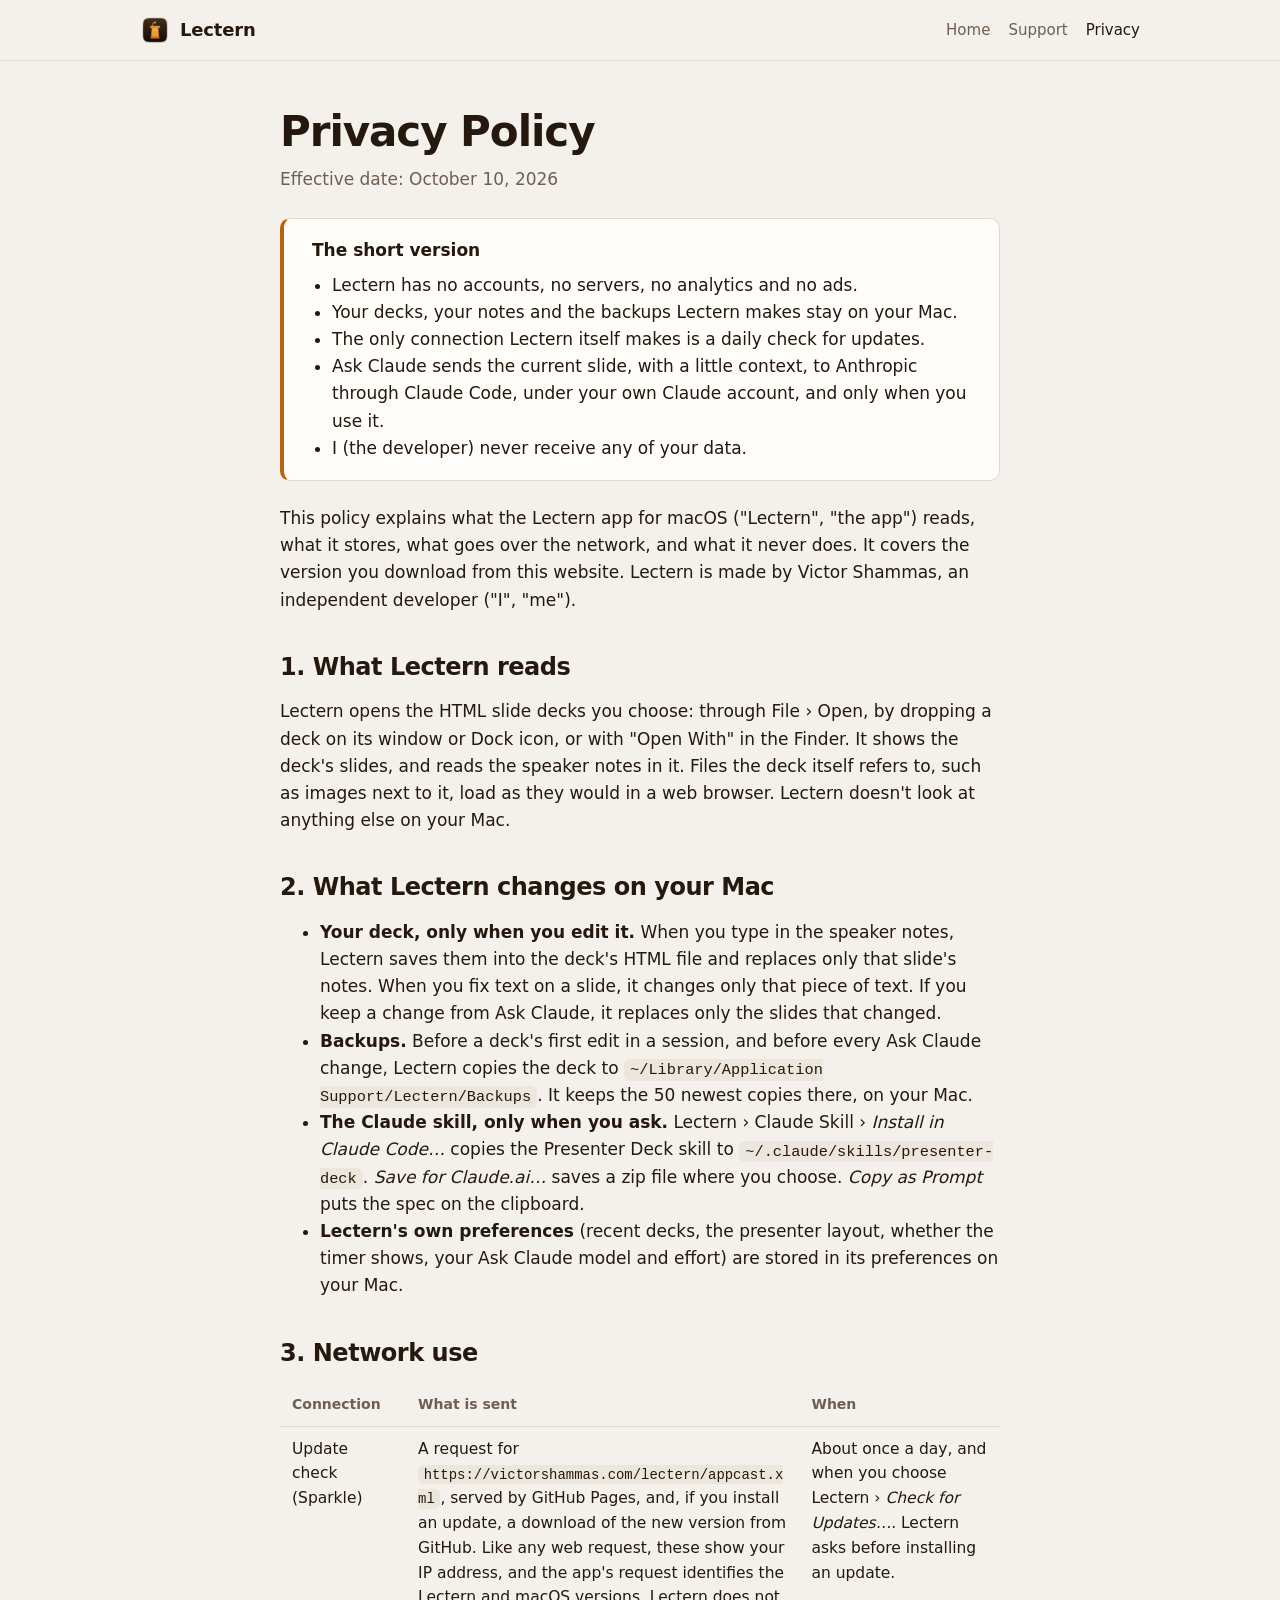
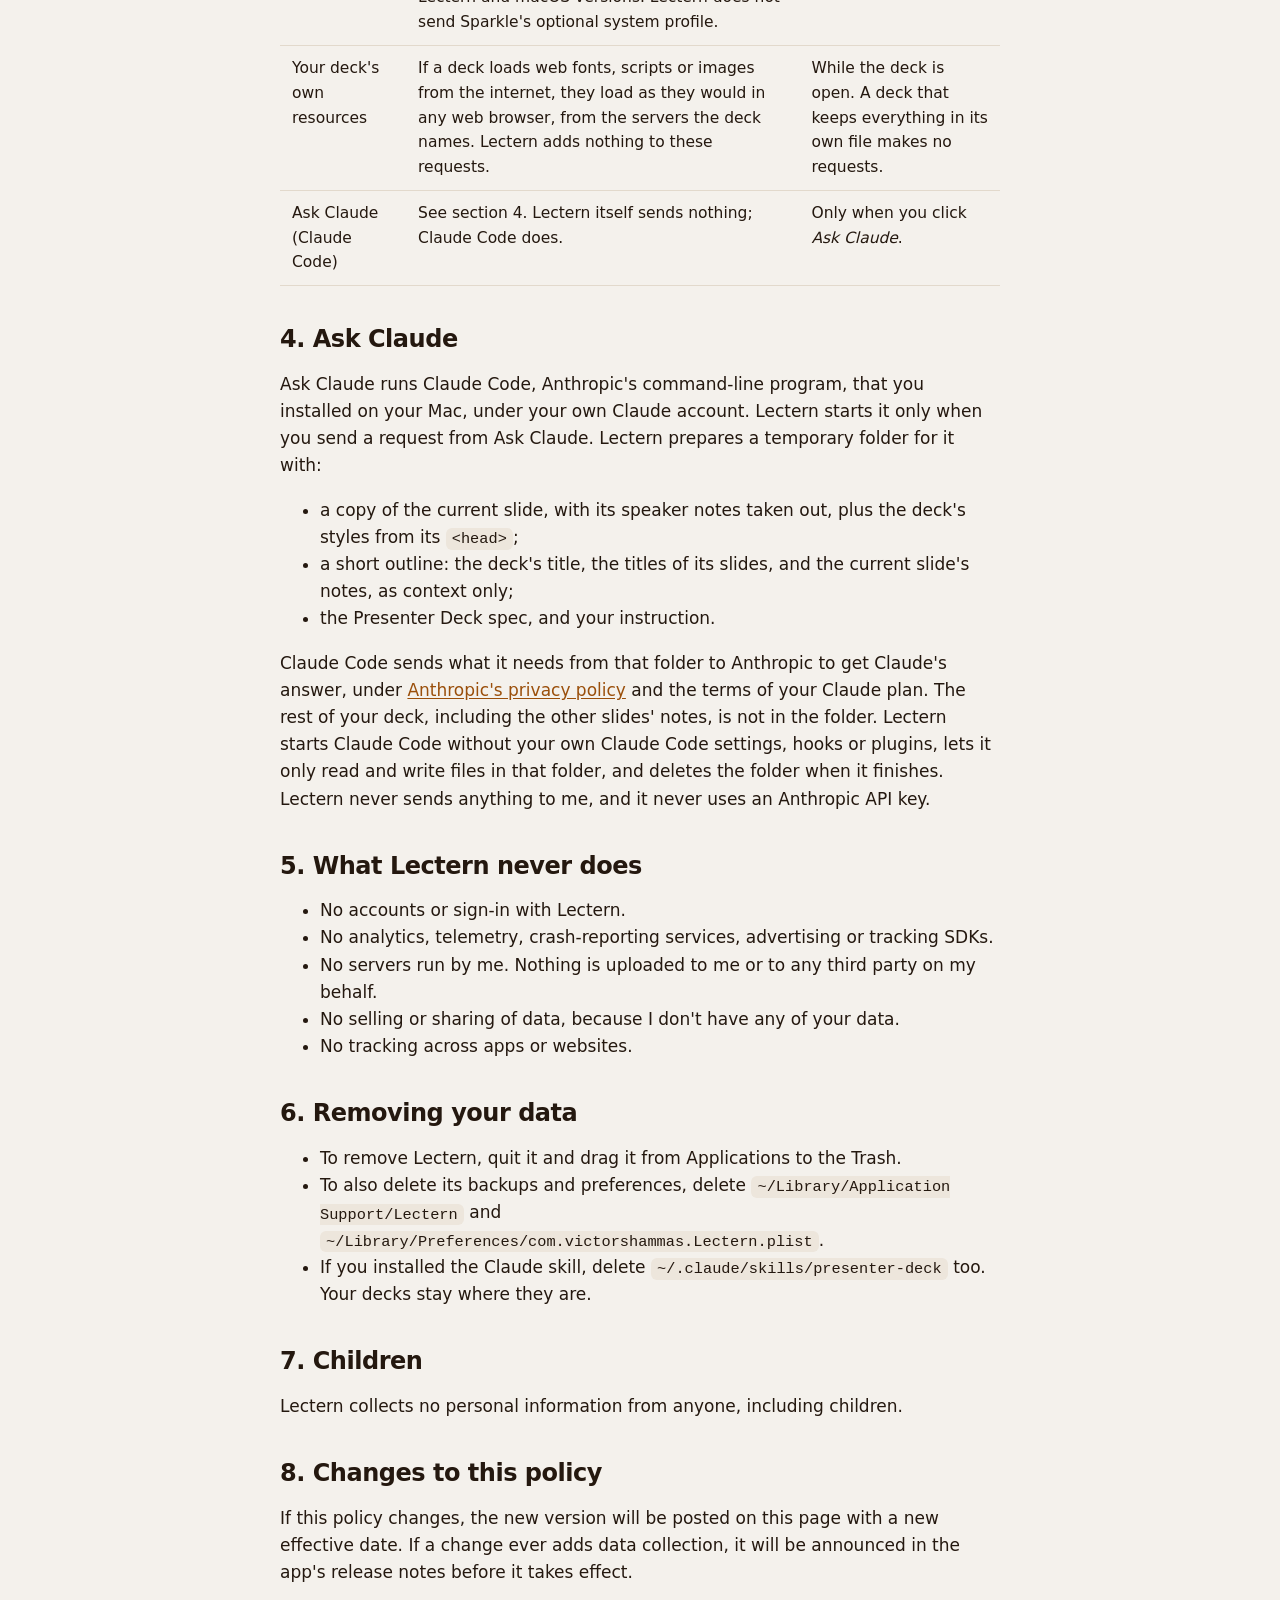
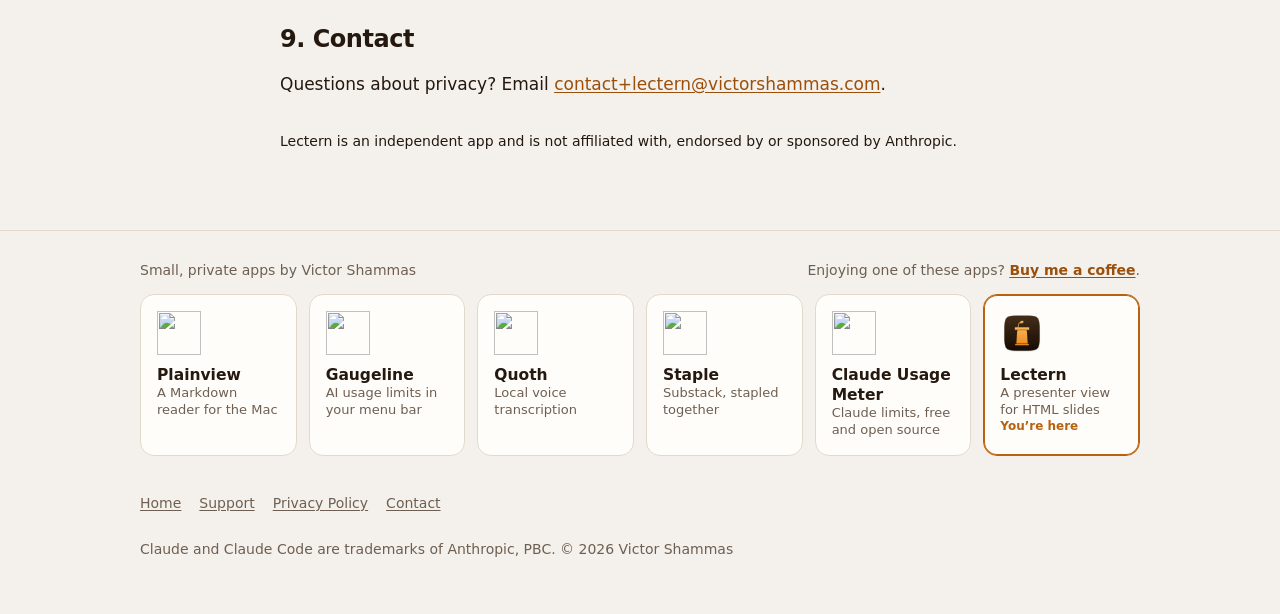
==== docs/privacy.html @ 452868f9 "Lectern website in docs/, and a README for the public repo The product, support and privacy pages fo" ====
<!doctype html>
<html lang="en">
<head>
<meta charset="utf-8">
<meta name="viewport" content="width=device-width, initial-scale=1">
<title>Privacy Policy · Lectern</title>
<meta name="description" content="Lectern privacy policy: no accounts, no servers, no analytics. Your decks and notes stay on your Mac. Lectern itself only checks for updates.">
<meta name="color-scheme" content="light dark">
<link rel="icon" type="image/png" href="favicon.png">
<link rel="apple-touch-icon" href="apple-touch-icon.png">
<link rel="stylesheet" href="style.css">
</head>
<body>
<header class="site-header">
  <div class="wrap">
    <a class="brand" href="./"><img src="icon.png" alt="" width="30" height="30">Lectern</a>
    <nav class="nav" aria-label="Main">
      <a href="./" class="hide-sm">Home</a>
      <a href="support.html">Support</a>
      <a href="privacy.html" aria-current="page">Privacy</a>
    </nav>
  </div>
</header>

<main class="doc">
  <div class="wrap narrow">
    <h1>Privacy Policy</h1>
    <p class="meta-line">Effective date: October 10, 2026</p>

    <div class="tldr">
      <strong>The short version</strong>
      <ul>
        <li>Lectern has no accounts, no servers, no analytics and no ads.</li>
        <li>Your decks, your notes and the backups Lectern makes stay on your Mac.</li>
        <li>The only connection Lectern itself makes is a daily check for updates.</li>
        <li>Ask Claude sends the current slide, with a little context, to Anthropic through Claude Code, under your own Claude account, and only when you use it.</li>
        <li>I (the developer) never receive any of your data.</li>
      </ul>
    </div>

    <p>This policy explains what the Lectern app for macOS ("Lectern", "the app") reads, what it stores, what goes over the network, and what it never does. It covers the version you download from this website. Lectern is made by Victor Shammas, an independent developer ("I", "me").</p>

    <h2>1. What Lectern reads</h2>
    <p>Lectern opens the HTML slide decks you choose: through File › Open, by dropping a deck on its window or Dock icon, or with "Open With" in the Finder. It shows the deck's slides, and reads the speaker notes in it. Files the deck itself refers to, such as images next to it, load as they would in a web browser. Lectern doesn't look at anything else on your Mac.</p>

    <h2>2. What Lectern changes on your Mac</h2>
    <ul>
      <li><strong>Your deck, only when you edit it.</strong> When you type in the speaker notes, Lectern saves them into the deck's HTML file and replaces only that slide's notes. When you fix text on a slide, it changes only that piece of text. If you keep a change from Ask Claude, it replaces only the slides that changed.</li>
      <li><strong>Backups.</strong> Before a deck's first edit in a session, and before every Ask Claude change, Lectern copies the deck to <code>~/Library/Application Support/Lectern/Backups</code>. It keeps the 50 newest copies there, on your Mac.</li>
      <li><strong>The Claude skill, only when you ask.</strong> Lectern › Claude Skill › <em>Install in Claude Code…</em> copies the Presenter Deck skill to <code>~/.claude/skills/presenter-deck</code>. <em>Save for Claude.ai…</em> saves a zip file where you choose. <em>Copy as Prompt</em> puts the spec on the clipboard.</li>
      <li><strong>Lectern's own preferences</strong> (recent decks, the presenter layout, whether the timer shows, your Ask Claude model and effort) are stored in its preferences on your Mac.</li>
    </ul>

    <h2>3. Network use</h2>
    <table class="stack">
      <thead><tr><th>Connection</th><th>What is sent</th><th>When</th></tr></thead>
      <tbody>
        <tr><td>Update check (Sparkle)</td>
            <td data-label="Sent">A request for <code>https://victorshammas.com/lectern/appcast.xml</code>, served by GitHub Pages, and, if you install an update, a download of the new version from GitHub. Like any web request, these show your IP address, and the app's request identifies the Lectern and macOS versions. Lectern does not send Sparkle's optional system profile.</td>
            <td data-label="When">About once a day, and when you choose Lectern › <em>Check for Updates…</em>. Lectern asks before installing an update.</td></tr>
        <tr><td>Your deck's own resources</td>
            <td data-label="Sent">If a deck loads web fonts, scripts or images from the internet, they load as they would in any web browser, from the servers the deck names. Lectern adds nothing to these requests.</td>
            <td data-label="When">While the deck is open. A deck that keeps everything in its own file makes no requests.</td></tr>
        <tr><td>Ask Claude (Claude Code)</td>
            <td data-label="Sent">See section 4. Lectern itself sends nothing; Claude Code does.</td>
            <td data-label="When">Only when you click <em>Ask Claude</em>.</td></tr>
      </tbody>
    </table>

    <h2>4. Ask Claude</h2>
    <p>Ask Claude runs Claude Code, Anthropic's command-line program, that you installed on your Mac, under your own Claude account. Lectern starts it only when you send a request from Ask Claude. Lectern prepares a temporary folder for it with:</p>
    <ul>
      <li>a copy of the current slide, with its speaker notes taken out, plus the deck's styles from its <code>&lt;head&gt;</code>;</li>
      <li>a short outline: the deck's title, the titles of its slides, and the current slide's notes, as context only;</li>
      <li>the Presenter Deck spec, and your instruction.</li>
    </ul>
    <p>Claude Code sends what it needs from that folder to Anthropic to get Claude's answer, under <a href="https://www.anthropic.com/legal/privacy">Anthropic's privacy policy</a> and the terms of your Claude plan. The rest of your deck, including the other slides' notes, is not in the folder. Lectern starts Claude Code without your own Claude Code settings, hooks or plugins, lets it only read and write files in that folder, and deletes the folder when it finishes. Lectern never sends anything to me, and it never uses an Anthropic API key.</p>

    <h2>5. What Lectern never does</h2>
    <ul>
      <li>No accounts or sign-in with Lectern.</li>
      <li>No analytics, telemetry, crash-reporting services, advertising or tracking SDKs.</li>
      <li>No servers run by me. Nothing is uploaded to me or to any third party on my behalf.</li>
      <li>No selling or sharing of data, because I don't have any of your data.</li>
      <li>No tracking across apps or websites.</li>
    </ul>

    <h2>6. Removing your data</h2>
    <ul>
      <li>To remove Lectern, quit it and drag it from Applications to the Trash.</li>
      <li>To also delete its backups and preferences, delete <code>~/Library/Application Support/Lectern</code> and <code>~/Library/Preferences/com.victorshammas.Lectern.plist</code>.</li>
      <li>If you installed the Claude skill, delete <code>~/.claude/skills/presenter-deck</code> too. Your decks stay where they are.</li>
    </ul>

    <h2>7. Children</h2>
    <p>Lectern collects no personal information from anyone, including children.</p>

    <h2>8. Changes to this policy</h2>
    <p>If this policy changes, the new version will be posted on this page with a new effective date. If a change ever adds data collection, it will be announced in the app's release notes before it takes effect.</p>

    <h2>9. Contact</h2>
    <p>Questions about privacy? Email <a href="mailto:contact+lectern@victorshammas.com">contact+lectern@victorshammas.com</a>.</p>

    <p class="fineprint" style="margin-top:32px">Lectern is an independent app and is not affiliated with, endorsed by or sponsored by Anthropic.</p>
  </div>
</main>

<section class="app-bar" aria-label="Apps by Victor Shammas">
  <div class="wrap">
    <div class="app-bar-head">
      <p class="app-bar-title"><a href="https://victorshammas.com/apps/">Small, private apps by Victor Shammas</a></p>
      <p class="app-bar-coffee">Enjoying one of these apps? <a href="https://buymeacoffee.com/victorshammas">Buy me a coffee</a>.</p>
    </div>
    <div class="app-tiles">
      <a class="app-tile" href="https://victorshammas.com/plainview/"><img src="https://victorshammas.com/plainview/icon.png" alt="" width="44" height="44"><span><strong>Plainview</strong><small>A Markdown reader for the Mac</small></span></a>
      <a class="app-tile" href="https://victorshammas.com/gaugeline/"><img src="https://victorshammas.com/gaugeline/icon.png" alt="" width="44" height="44"><span><strong>Gaugeline</strong><small>AI usage limits in your menu bar</small></span></a>
      <a class="app-tile" href="https://victorshammas.com/quoth/"><img src="https://victorshammas.com/quoth/icon.png" alt="" width="44" height="44"><span><strong>Quoth</strong><small>Local voice transcription</small></span></a>
      <a class="app-tile" href="https://victorshammas.com/staple/"><img src="https://victorshammas.com/staple/icon.png" alt="" width="44" height="44"><span><strong>Staple</strong><small>Substack, stapled together</small></span></a>
      <a class="app-tile" href="https://victorshammas.com/claude-usage-meter/"><img src="https://victorshammas.com/claude-usage-meter/icon.png" alt="" width="44" height="44"><span><strong>Claude Usage Meter</strong><small>Claude limits, free and open source</small></span></a>
      <a class="app-tile current" aria-current="page" href="https://victorshammas.com/lectern/"><img src="icon.png" alt="" width="44" height="44"><span><strong>Lectern</strong><small>A presenter view for HTML slides</small><em>You’re here</em></span></a>
    </div>
  </div>
</section>

<footer>
  <div class="wrap">
    <nav aria-label="Footer"><a href="./">Home</a><a href="support.html">Support</a><a href="privacy.html">Privacy Policy</a><a href="mailto:contact+lectern@victorshammas.com">Contact</a></nav>
    <p>Claude and Claude Code are trademarks of Anthropic, PBC. © 2026 Victor Shammas</p>
  </div>
</footer>
</body>
</html>
---- docs/style.css ----
/* Lectern site: one stylesheet, no external fonts, scripts or trackers. Shared with Plainview, Gaugeline and Quoth, apart from the hero mock. */
:root {
  /* Brand palette, matching the app icon: espresso (#46321F → #1C140E), amber (#FFC56A → #EE8A25), cream (#FFF1DC). */
  --bg: #f4f1ec;
  --surface: #fffdf9;
  --surface-2: #ece6dd;
  --text: #24180f;
  --muted: #6e5f52;
  --line: #e2d9cc;
  --accent: #b8610f;
  --accent-ink: #ffffff;
  --link: #9a4f0b;
  --glow: rgba(238, 138, 37, .14);
  --ok: #3fa66b;
  --warn: #e8a33a;
  --bad: #e0563a;
  --track: #e7dfd3;
  --code-bg: #ede6dc;
  --shadow: 0 1px 2px rgba(36, 24, 15, .06), 0 8px 28px rgba(36, 24, 15, .09);
  --radius: 14px;
  color-scheme: light dark;
}
@media (prefers-color-scheme: dark) {
  :root {
    --bg: #1c140e;
    --surface: #2a1f16;
    --surface-2: #241a12;
    --text: #f6ebdd;
    --muted: #bca892;
    --line: #46321f;
    --accent: #ffb457;
    --accent-ink: #1c140e;
    --link: #ffc56a;
    --glow: rgba(255, 197, 106, .12);
    --track: #46321f;
    --code-bg: #33261b;
    --shadow: 0 1px 2px rgba(0, 0, 0, .35), 0 10px 30px rgba(0, 0, 0, .4);
  }
}

* { box-sizing: border-box; }
html { -webkit-text-size-adjust: 100%; }
body {
  margin: 0;
  background: var(--bg);
  color: var(--text);
  font: 17px/1.6 -apple-system, BlinkMacSystemFont, "SF Pro Text", "Segoe UI", system-ui, sans-serif;
  -webkit-font-smoothing: antialiased;
}
a { color: var(--link); text-underline-offset: 2px; }
a:hover { text-decoration-thickness: 2px; }
img { max-width: 100%; height: auto; }
code, kbd {
  font: .9em/1.4 ui-monospace, "SF Mono", Menlo, monospace;
  background: var(--code-bg);
  border-radius: 6px;
  padding: .12em .4em;
  overflow-wrap: anywhere;
}
pre {
  background: var(--code-bg);
  border-radius: 10px;
  padding: 14px 16px;
  overflow-x: auto;
  font: 14px/1.5 ui-monospace, "SF Mono", Menlo, monospace;
}
pre code { background: none; padding: 0; }

.wrap { max-width: 1040px; margin: 0 auto; padding: 0 20px; }
.narrow { max-width: 760px; }

/* Header */
.site-header { border-bottom: 1px solid var(--line); background: color-mix(in srgb, var(--bg) 88%, transparent); position: sticky; top: 0; backdrop-filter: saturate(160%) blur(12px); -webkit-backdrop-filter: saturate(160%) blur(12px); z-index: 10; }
.site-header .wrap { display: flex; align-items: center; justify-content: space-between; gap: 16px; height: 60px; }
.brand { display: flex; align-items: center; gap: 10px; font-weight: 700; font-size: 18px; color: var(--text); text-decoration: none; letter-spacing: -.01em; }
.brand img { width: 30px; height: 30px; }
.nav { display: flex; gap: 18px; font-size: 15px; }
.nav a { color: var(--muted); text-decoration: none; }
.nav a:hover, .nav a[aria-current="page"] { color: var(--text); }

/* Hero */
.hero { padding: 72px 0 40px; background: radial-gradient(60% 70% at 78% 40%, var(--glow), transparent 70%); }
.hero .wrap { display: grid; grid-template-columns: 1.05fr 1fr; gap: 48px; align-items: center; }
.hero-icon { width: 96px; height: 96px; margin-bottom: 18px; }
h1 { font-size: clamp(34px, 5vw, 52px); line-height: 1.08; letter-spacing: -.025em; margin: 0 0 18px; }
.lede { font-size: 20px; color: var(--muted); margin: 0 0 26px; max-width: 34em; }
.cta-row { display: flex; flex-wrap: wrap; align-items: center; gap: 14px 18px; }
.btn {
  display: inline-flex; align-items: center; gap: 10px;
  background: var(--text); color: var(--bg);
  padding: 12px 20px; border-radius: 12px;
  font-weight: 600; text-decoration: none; font-size: 16px;
}
.btn:hover { opacity: .9; }
.btn small { font-weight: 500; opacity: .75; }
.fineprint { color: var(--muted); font-size: 14px; }

/* Presenter view mock (pure CSS, sample deck): the laptop screen during a show. */
.mock { margin: 0; background: linear-gradient(#2a1f16, #1c140e); border: 1px solid #46321f; border-radius: 16px; box-shadow: var(--shadow); padding: 12px 12px 10px; color: #f6ebdd; font-size: 12px; line-height: 1.35; }
.pv-top { display: flex; justify-content: space-between; align-items: center; gap: 10px; padding: 0 4px 10px; color: #bca892; font-variant-numeric: tabular-nums; }
.pv-top b { color: #f6ebdd; font-weight: 600; font-size: 14px; }
.pv-top .pv-timer { color: #ffc56a; font-weight: 600; }
.pv-top .pv-ask { border: 1px solid #46321f; border-radius: 6px; padding: 1px 7px; color: #f6ebdd; }
.pv-main { display: grid; grid-template-columns: 1.55fr 1fr; gap: 10px; align-items: center; }
.pv-side { display: grid; grid-template-rows: auto 1fr; gap: 10px; min-width: 0; }
.slide { background: #fffdf9; color: #24180f; border-radius: 6px; aspect-ratio: 16 / 9; padding: 7% 8%; overflow: hidden; display: flex; flex-direction: column; justify-content: center; }
.slide .kicker { color: #b8610f; font-weight: 700; font-size: 8px; letter-spacing: .08em; text-transform: uppercase; margin-bottom: 4px; }
.slide .title { font-weight: 700; font-size: 17px; letter-spacing: -.02em; line-height: 1.1; margin-bottom: 8px; }
.slide ul { margin: 0; padding-left: 14px; font-size: 10.5px; color: #4d3f33; }
.slide li { margin: 2px 0; }
.slide li::marker { color: #ee8a25; }
.pv-current { box-shadow: 0 0 0 2px #ee8a25; }
.pv-label { color: #bca892; font-size: 10.5px; text-transform: uppercase; letter-spacing: .06em; margin: 0 0 4px; }
.pv-next .slide { padding: 9% 10%; }
.pv-next .slide .title { font-size: 10px; margin-bottom: 4px; }
.pv-next .slide ul { font-size: 6.5px; padding-left: 9px; }
.pv-notes { background: #241a12; border: 1px solid #46321f; border-radius: 6px; padding: 8px 10px; font-size: 12px; min-height: 0; }
.pv-notes p { margin: 0 0 5px; }
.pv-notes ul { margin: 0; padding-left: 14px; }
.pv-notes li { margin: 0 0 3px; }
.pv-notes .caret { display: inline-block; width: 1.5px; height: 1.05em; background: #ffc56a; vertical-align: -.15em; margin-left: 1px; }
.pv-ribbon { display: grid; grid-template-columns: repeat(7, 1fr); gap: 6px; margin-top: 10px; }
.pv-ribbon i { aspect-ratio: 16 / 9; border-radius: 3px; background: #fffdf9; opacity: .55; position: relative; }
.pv-ribbon i::before, .pv-ribbon i::after { content: ""; position: absolute; left: 14%; height: 9%; border-radius: 2px; background: #c9b9a6; }
.pv-ribbon i::before { top: 26%; width: 55%; background: #8a7865; }
.pv-ribbon i::after { top: 48%; width: 70%; box-shadow: 0 6px 0 #c9b9a6; }
.pv-ribbon i.on { opacity: 1; box-shadow: 0 0 0 2px #ee8a25; }
.mock .demo { color: #bca892; font-size: 11.5px; text-align: center; margin: 9px 0 0; }

/* Sections */
section { padding: 48px 0; }
h2 { font-size: clamp(26px, 3.4vw, 34px); letter-spacing: -.02em; line-height: 1.15; margin: 0 0 12px; }
h3 { font-size: 19px; margin: 0 0 6px; letter-spacing: -.01em; }
.section-lede { color: var(--muted); margin: 0 0 28px; max-width: 40em; }
.grid { display: grid; grid-template-columns: repeat(3, 1fr); gap: 16px; }
.card { background: var(--surface); border: 1px solid var(--line); border-radius: var(--radius); padding: 24px 28px; }
.card p { margin: 0; color: var(--muted); font-size: 15.5px; }
.steps { counter-reset: s; display: grid; grid-template-columns: repeat(3, 1fr); gap: 16px; }
.steps .card::before { counter-increment: s; content: counter(s); display: inline-grid; place-items: center; width: 30px; height: 30px; border-radius: 50%; background: var(--accent); color: var(--accent-ink); font-weight: 700; margin-bottom: 10px; }
.band { background: var(--surface-2); border-block: 1px solid var(--line); }
.checks { list-style: none; padding: 0; margin: 0; display: grid; grid-template-columns: 1fr 1fr; gap: 10px 28px; }
.checks li { padding-left: 28px; position: relative; }
.checks li::before { content: ""; position: absolute; left: 4px; top: .45em; width: 12px; height: 7px; border-left: 2.5px solid var(--accent); border-bottom: 2.5px solid var(--accent); transform: rotate(-45deg); }

/* Docs pages */
.doc { padding: 48px 0 24px; }
.doc h1 { font-size: clamp(30px, 4.4vw, 42px); }
.doc h2 { font-size: 24px; margin-top: 40px; }
.doc h3 { margin-top: 26px; }
.doc p, .doc li { color: var(--text); }
.doc .meta-line { color: var(--muted); margin-top: -6px; }
.tldr { background: var(--surface); border: 1px solid var(--line); border-left: 4px solid var(--accent); border-radius: 10px; padding: 18px 28px; margin: 24px 0; }
.tldr ul { margin: 8px 0 0; padding-left: 20px; }
table { width: 100%; border-collapse: collapse; margin: 16px 0; font-size: 15.5px; display: block; overflow-x: auto; }
th, td { text-align: left; vertical-align: top; padding: 10px 12px; border-bottom: 1px solid var(--line); }
th { color: var(--muted); font-weight: 600; font-size: 14px; }
details { background: var(--surface); border: 1px solid var(--line); border-radius: 12px; padding: 6px 28px; margin: 12px 0; }
details[open] { padding-bottom: 18px; }
summary { cursor: pointer; font-weight: 600; padding: 14px 0; list-style-position: inside; }
summary::-webkit-details-marker { margin-right: 6px; }
details > :not(summary) { margin-left: 0; margin-right: 0; }
summary::marker { color: var(--muted); }
.toc { display: flex; flex-wrap: wrap; gap: 8px; margin: 18px 0 8px; padding: 0; list-style: none; }
.toc a { display: inline-block; padding: 6px 12px; border: 1px solid var(--line); border-radius: 999px; text-decoration: none; color: var(--text); font-size: 14.5px; background: var(--surface); }

/* Footer */
footer { border-top: 1px solid var(--line); margin-top: 40px; padding: 28px 0 40px; color: var(--muted); font-size: 14px; }
footer .wrap { display: grid; gap: 10px; }
footer nav { display: flex; flex-wrap: wrap; gap: 18px; }
footer a { color: var(--muted); }

@media (max-width: 820px) {
  details, .card, .tldr { padding-left: 20px; padding-right: 20px; }
  .hero { padding-top: 40px; }
  .hero .wrap, .grid, .steps { grid-template-columns: 1fr; }
  .hero .wrap { gap: 32px; }
  .checks { grid-template-columns: 1fr; }
  .nav { gap: 14px; }
}
@media (max-width: 600px) {
  .stack thead { display: none; }
  .stack, .stack tbody, .stack tr, .stack td { display: block; width: 100%; }
  .stack tr { border-bottom: 1px solid var(--line); padding: 8px 0; }
  .stack td { border: 0; padding: 4px 0; }
  .stack td:first-child { font-weight: 600; }
  .stack td:not(:first-child)::before { content: attr(data-label) ": "; color: var(--muted); font-weight: 600; }
}
@media (max-width: 420px) {
  .nav a.hide-sm { display: none; }
  body { font-size: 16px; }
  .lede { font-size: 18px; }
}

/* App bar: the family of apps, shared by every site (Plainview, Gaugeline, Quoth, Staple, Claude Usage Meter, Lectern). */
.app-bar { border-top: 1px solid var(--line); margin-top: 40px; padding: 28px 0 8px; }
.app-bar + footer { margin-top: 0; border-top: 0; }
.app-bar-title { color: var(--muted); font-size: 14px; margin: 0 0 12px; }
.app-bar-head { display: flex; flex-wrap: wrap; justify-content: space-between; align-items: baseline; gap: 4px 18px; margin: 0 0 12px; }
.app-bar-head p { margin: 0; color: var(--muted); font-size: 14px; }
.app-bar-title a { color: inherit; text-decoration: none; }
.app-bar-title a:hover { color: var(--text); text-decoration: underline; }
.app-bar-coffee a { color: var(--link); font-weight: 600; }
.app-tiles { display: grid; grid-template-columns: repeat(6, 1fr); gap: 12px; }
.app-tile { display: flex; align-items: center; gap: 12px; padding: 12px 14px; border: 1px solid var(--line); border-radius: var(--radius); background: var(--surface); color: var(--text); text-decoration: none; }
.app-tile:hover { border-color: var(--accent); }
.app-tile img { width: 44px; height: 44px; flex: none; }
.app-tile span { display: grid; line-height: 1.3; }
.app-tile strong { font-size: 15.5px; }
.app-tile small { color: var(--muted); font-size: 13px; }
.app-tile em { color: var(--accent); font-size: 12px; font-style: normal; font-weight: 600; }
.app-tile.current { box-shadow: inset 0 0 0 1px var(--accent); border-color: var(--accent); }
/* Six across: stack icon over text so the names fit. */
@media (min-width: 1001px) {
  .app-tile { flex-direction: column; align-items: flex-start; gap: 10px; padding: 16px; }
}
@media (max-width: 1000px) { .app-tiles { grid-template-columns: repeat(3, 1fr); } }
@media (max-width: 760px) { .app-tiles { grid-template-columns: 1fr 1fr; } }
@media (max-width: 560px) { .app-tiles { grid-template-columns: 1fr; } }

/* Keyboard shortcut table (support page) */
.keys td:first-child { white-space: nowrap; }
.keys kbd { margin-right: 2px; }
@media (max-width: 420px) {
  .mock { padding: 10px 8px 8px; }
  .pv-main { grid-template-columns: 1fr; }
  .pv-side { grid-template-columns: 1fr 1.2fr; grid-template-rows: none; }
}
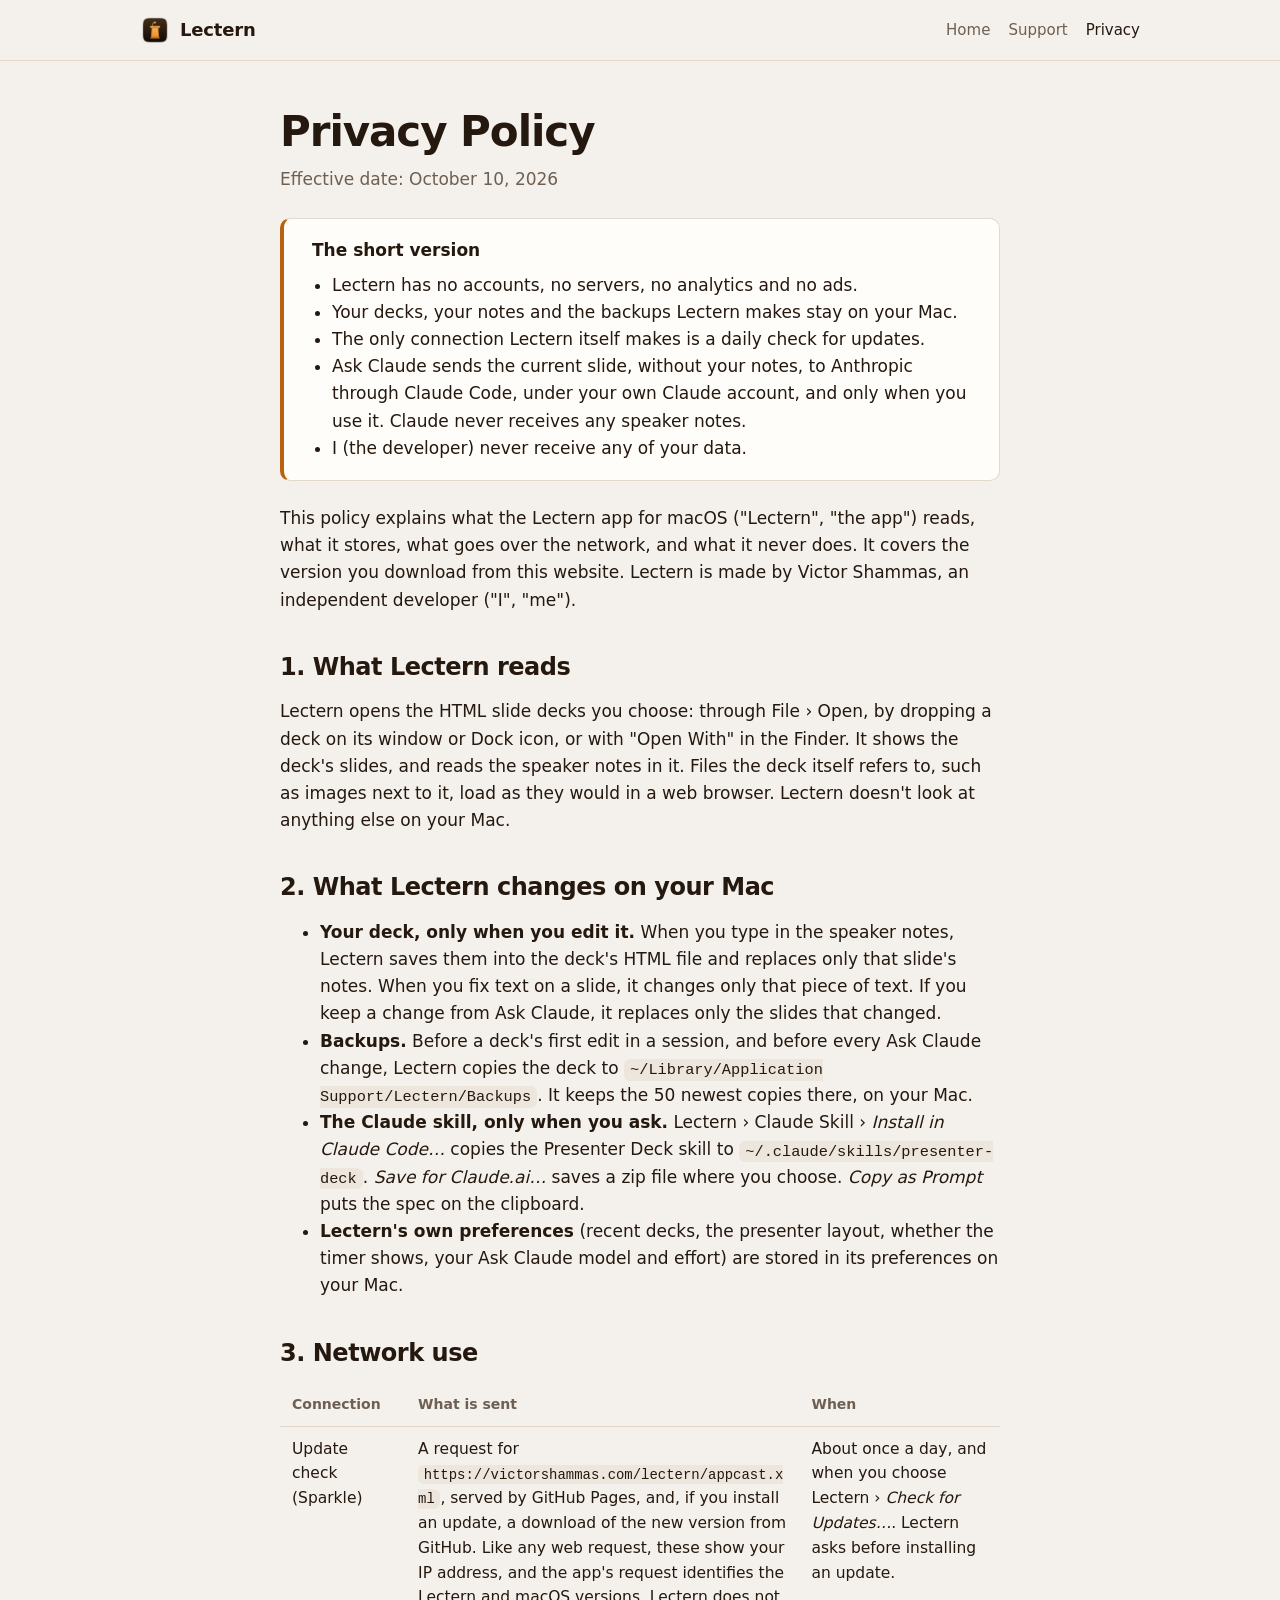
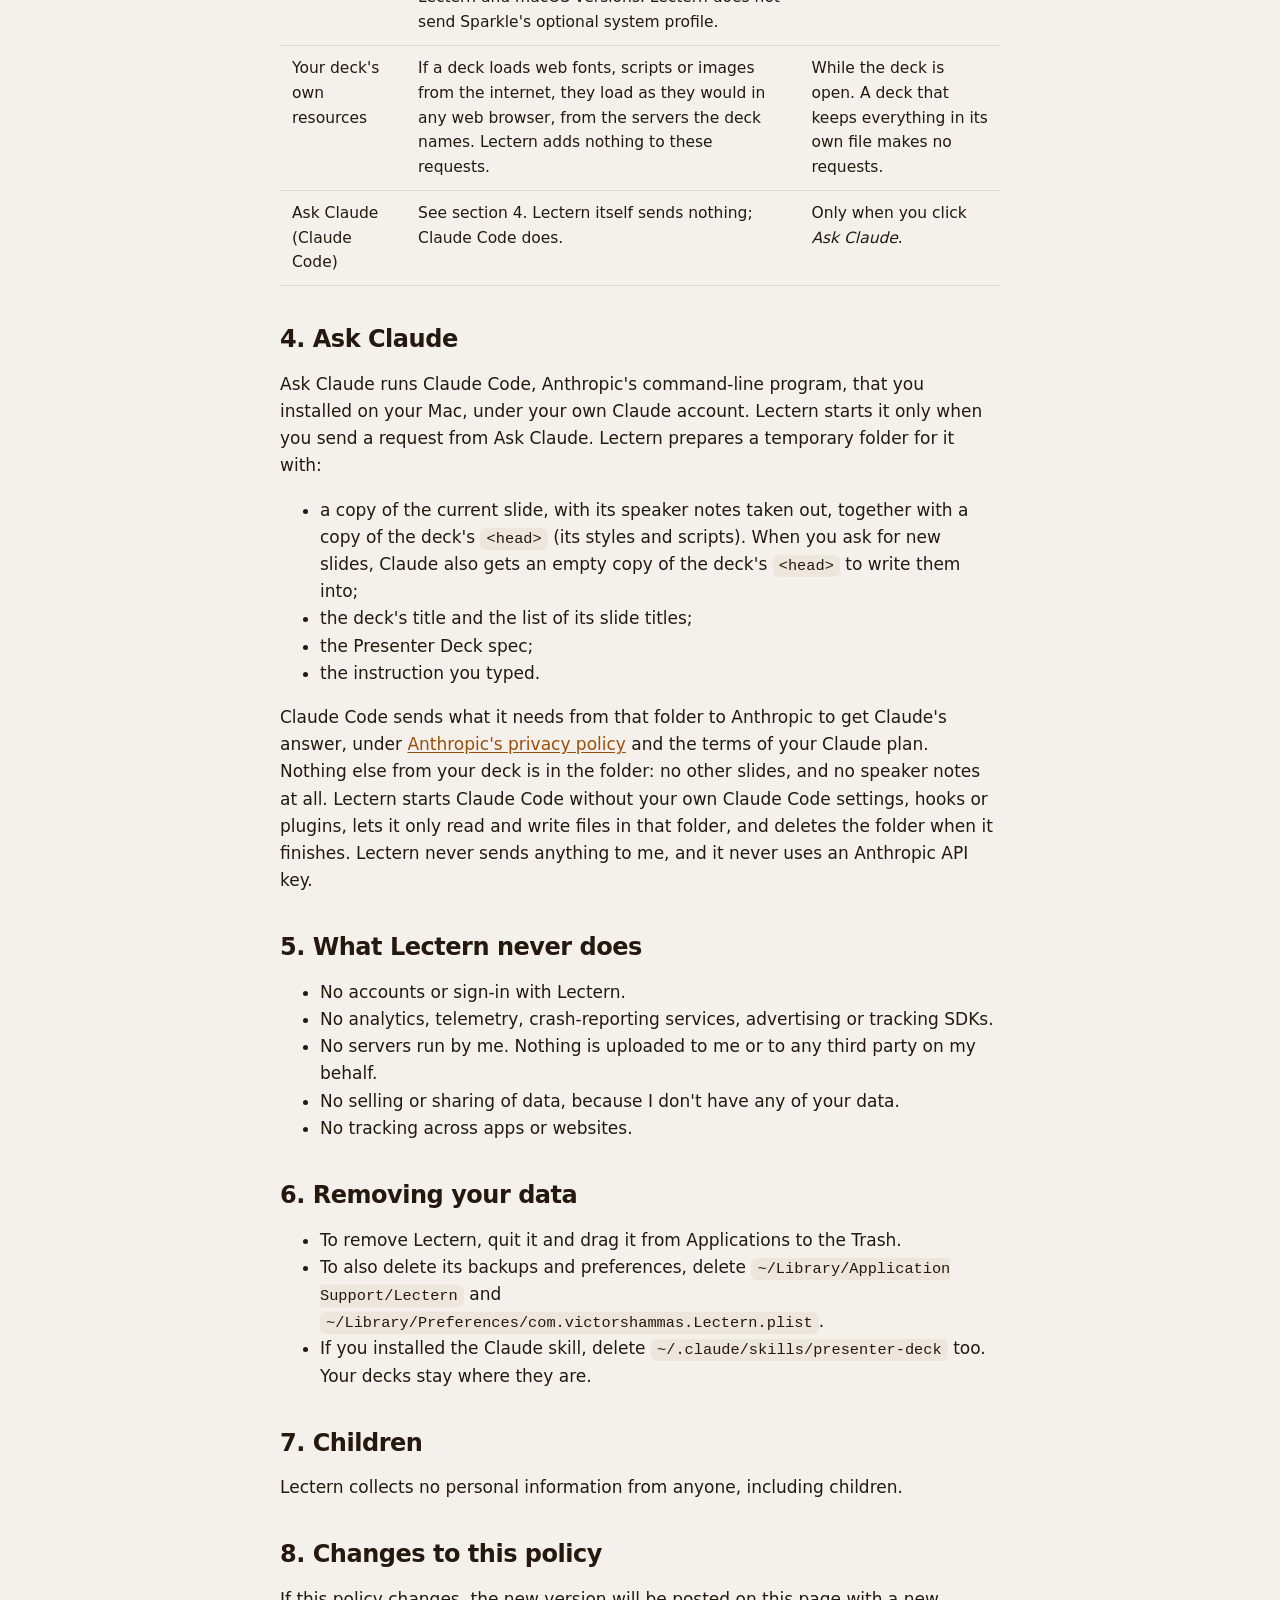
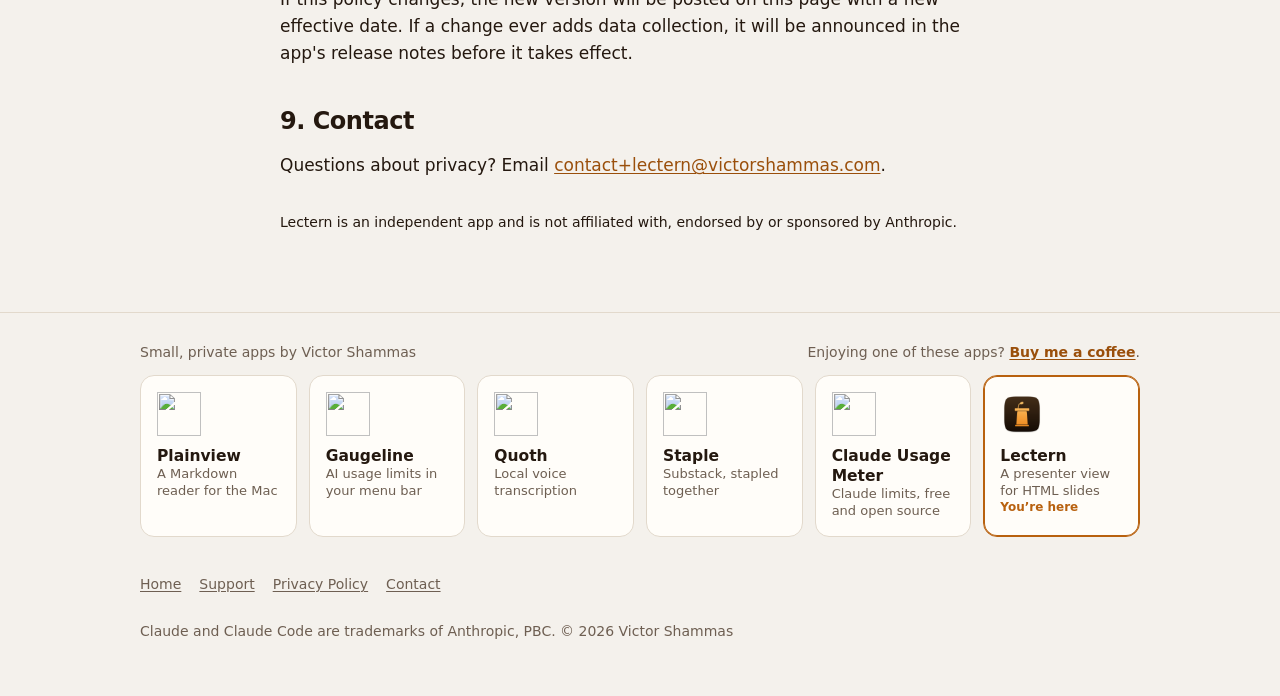
==== commit 15e5ef7c: "Ask Claude copy: Claude never receives any speaker notes The privacy and support pages now list exac" ====
--- a/docs/privacy.html
+++ b/docs/privacy.html
@@ -33,7 +33,7 @@
         <li>Lectern has no accounts, no servers, no analytics and no ads.</li>
         <li>Your decks, your notes and the backups Lectern makes stay on your Mac.</li>
         <li>The only connection Lectern itself makes is a daily check for updates.</li>
-        <li>Ask Claude sends the current slide, with a little context, to Anthropic through Claude Code, under your own Claude account, and only when you use it.</li>
+        <li>Ask Claude sends the current slide, without your notes, to Anthropic through Claude Code, under your own Claude account, and only when you use it. Claude never receives any speaker notes.</li>
         <li>I (the developer) never receive any of your data.</li>
       </ul>
     </div>
@@ -70,11 +70,12 @@
     <h2>4. Ask Claude</h2>
     <p>Ask Claude runs Claude Code, Anthropic's command-line program, that you installed on your Mac, under your own Claude account. Lectern starts it only when you send a request from Ask Claude. Lectern prepares a temporary folder for it with:</p>
     <ul>
-      <li>a copy of the current slide, with its speaker notes taken out, plus the deck's styles from its <code>&lt;head&gt;</code>;</li>
-      <li>a short outline: the deck's title, the titles of its slides, and the current slide's notes, as context only;</li>
-      <li>the Presenter Deck spec, and your instruction.</li>
+      <li>a copy of the current slide, with its speaker notes taken out, together with a copy of the deck's <code>&lt;head&gt;</code> (its styles and scripts). When you ask for new slides, Claude also gets an empty copy of the deck's <code>&lt;head&gt;</code> to write them into;</li>
+      <li>the deck's title and the list of its slide titles;</li>
+      <li>the Presenter Deck spec;</li>
+      <li>the instruction you typed.</li>
     </ul>
-    <p>Claude Code sends what it needs from that folder to Anthropic to get Claude's answer, under <a href="https://www.anthropic.com/legal/privacy">Anthropic's privacy policy</a> and the terms of your Claude plan. The rest of your deck, including the other slides' notes, is not in the folder. Lectern starts Claude Code without your own Claude Code settings, hooks or plugins, lets it only read and write files in that folder, and deletes the folder when it finishes. Lectern never sends anything to me, and it never uses an Anthropic API key.</p>
+    <p>Claude Code sends what it needs from that folder to Anthropic to get Claude's answer, under <a href="https://www.anthropic.com/legal/privacy">Anthropic's privacy policy</a> and the terms of your Claude plan. Nothing else from your deck is in the folder: no other slides, and no speaker notes at all. Lectern starts Claude Code without your own Claude Code settings, hooks or plugins, lets it only read and write files in that folder, and deletes the folder when it finishes. Lectern never sends anything to me, and it never uses an Anthropic API key.</p>
 
     <h2>5. What Lectern never does</h2>
     <ul>
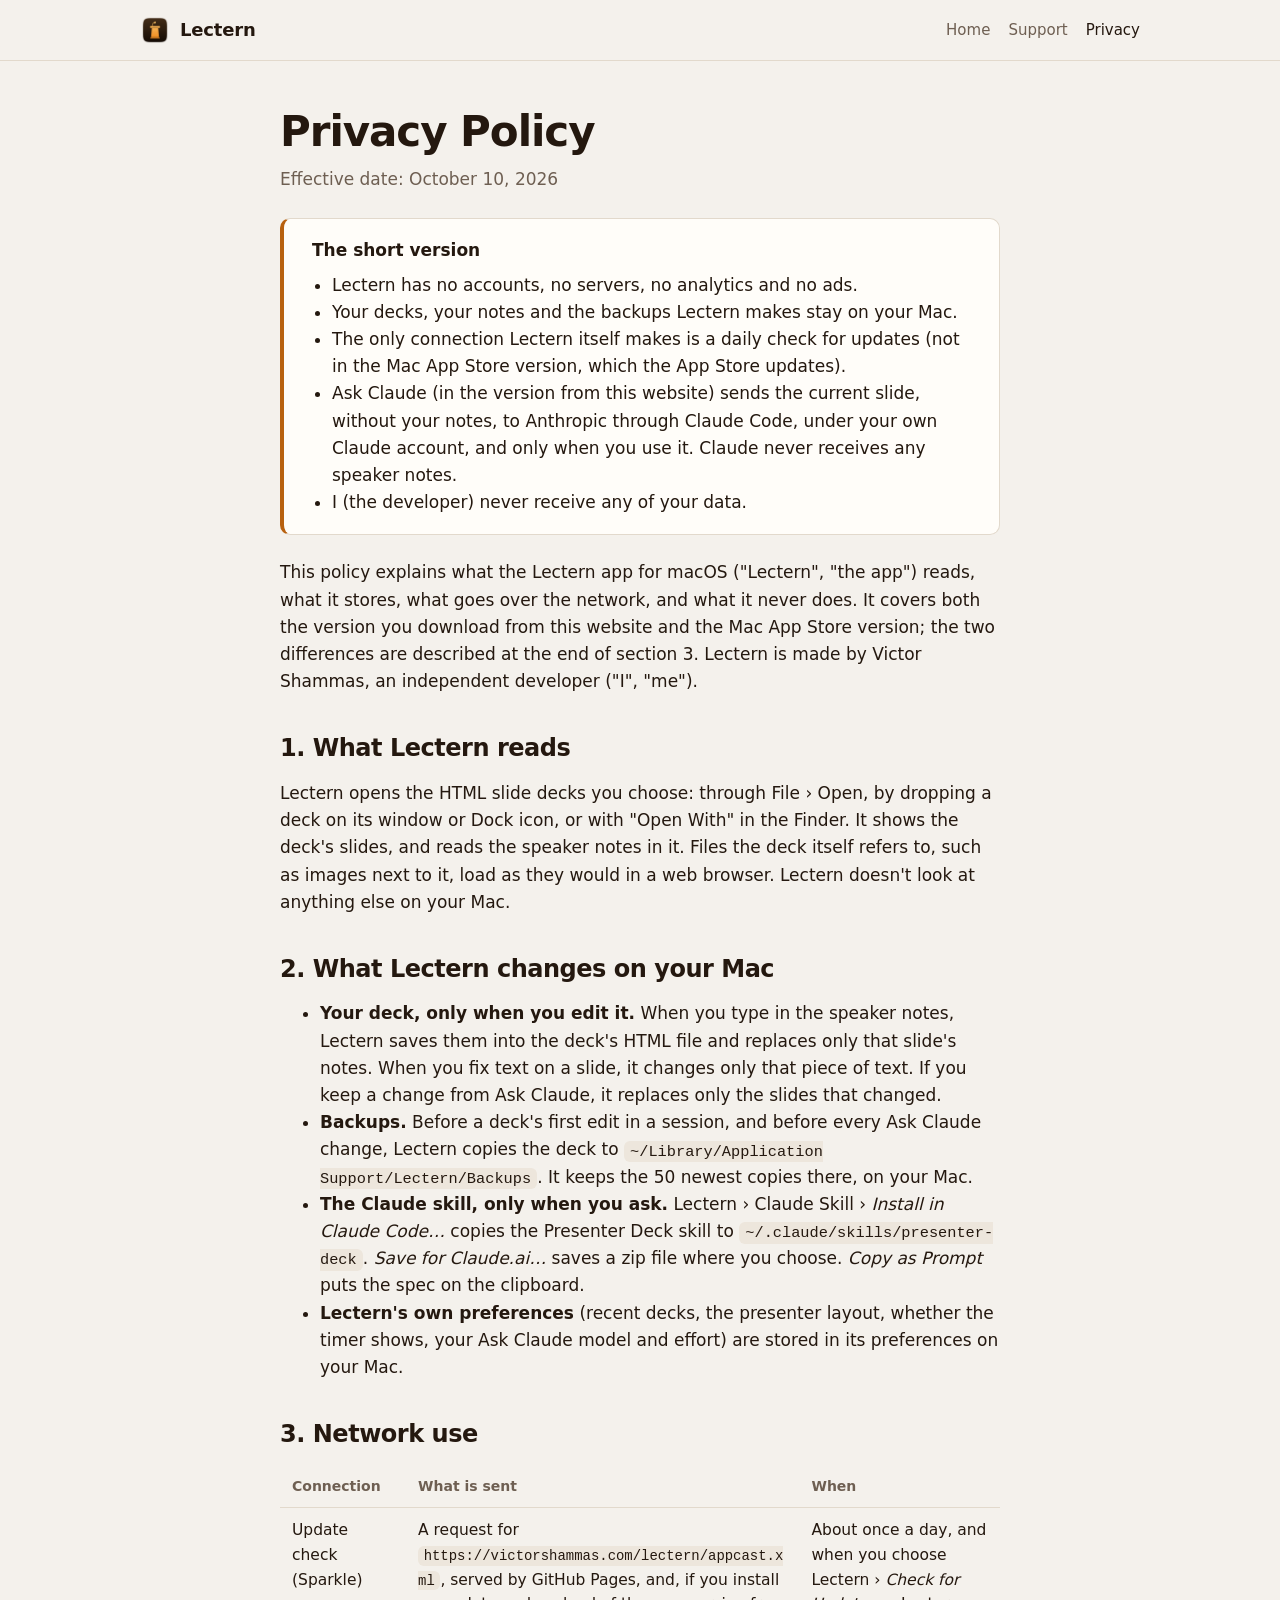
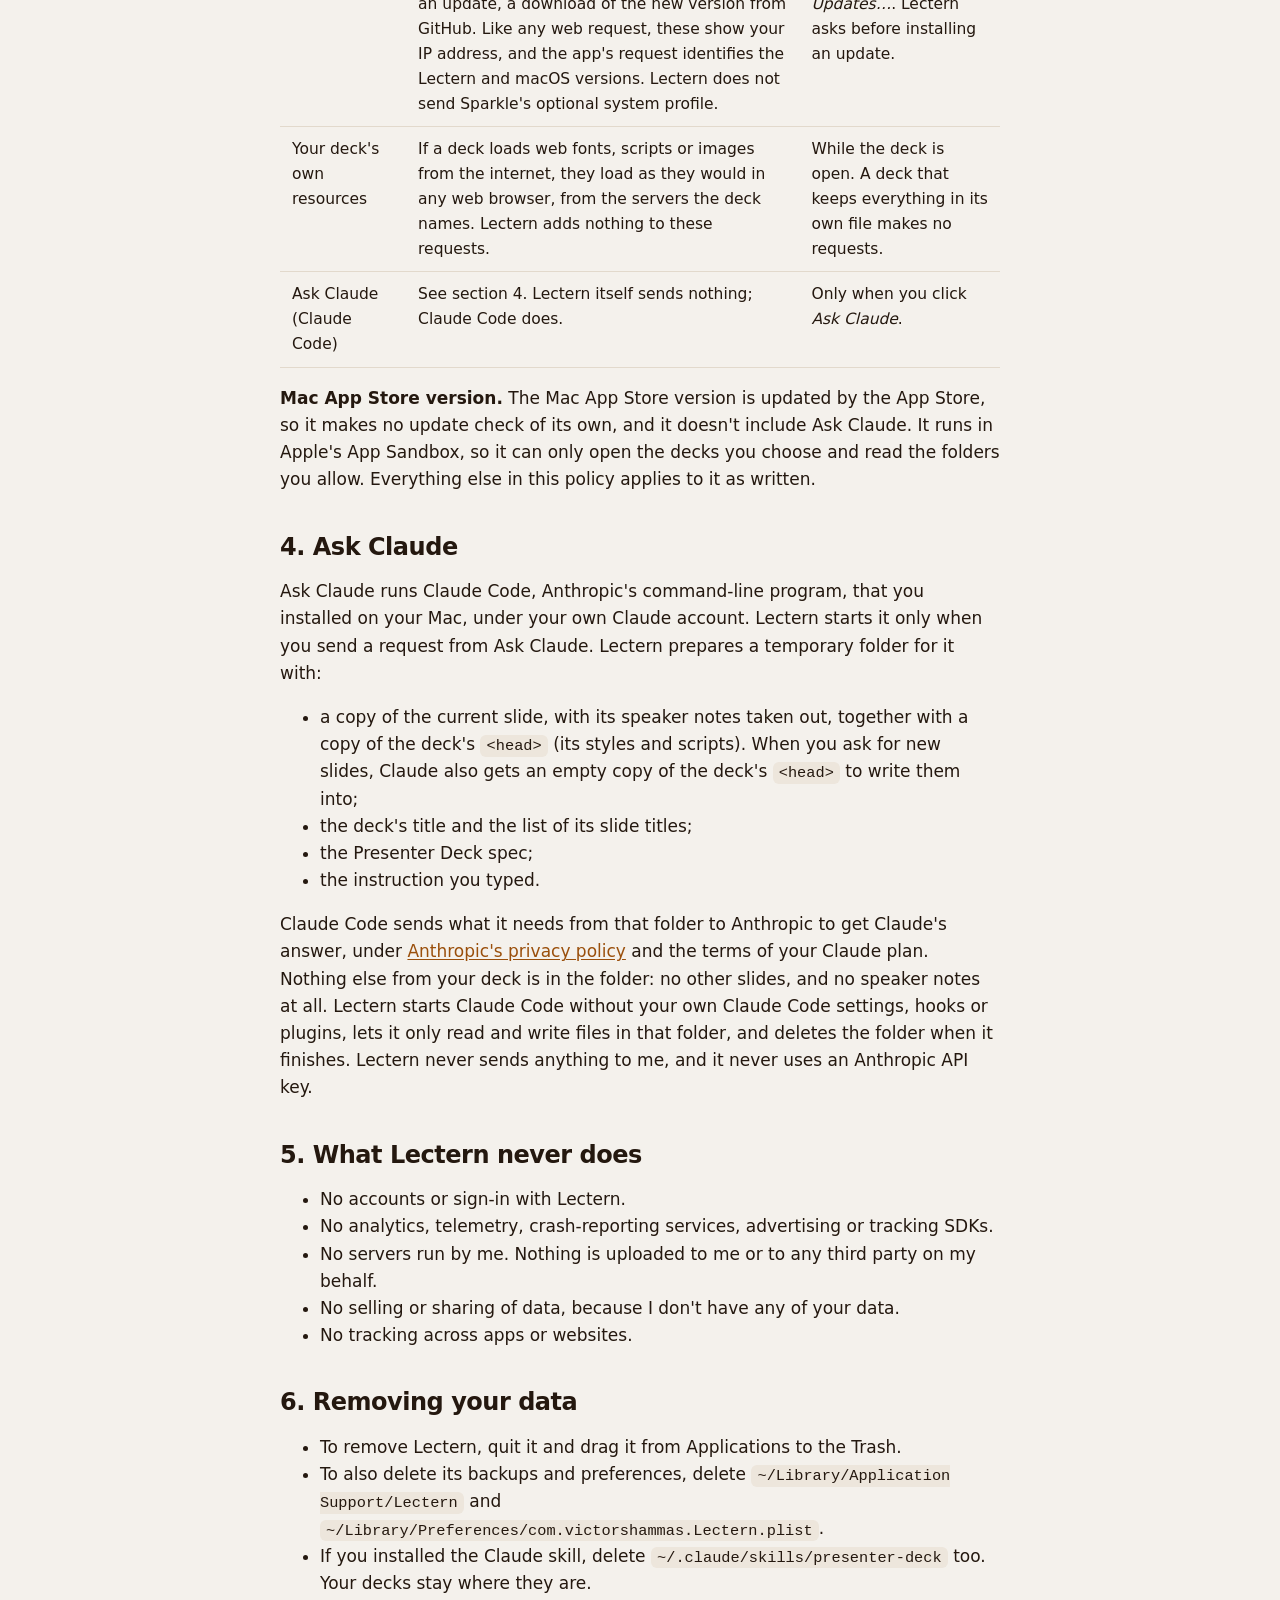
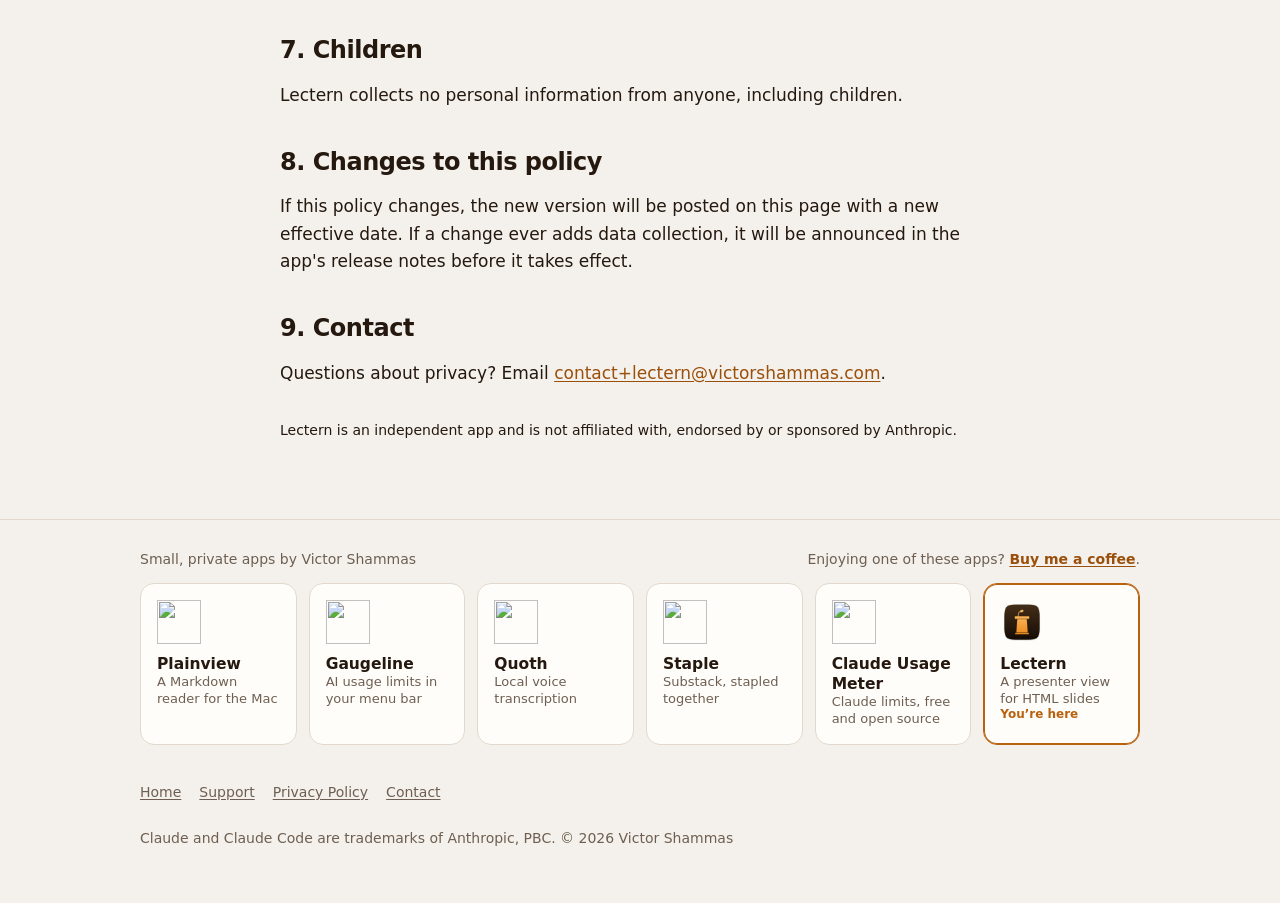
==== commit 4a2242fc: "Privacy: note the Mac App Store version's differences Co-Authored-By: Claude Opus 5.5 <noreply@anthr" ====
--- a/docs/privacy.html
+++ b/docs/privacy.html
@@ -32,13 +32,13 @@
       <ul>
         <li>Lectern has no accounts, no servers, no analytics and no ads.</li>
         <li>Your decks, your notes and the backups Lectern makes stay on your Mac.</li>
-        <li>The only connection Lectern itself makes is a daily check for updates.</li>
-        <li>Ask Claude sends the current slide, without your notes, to Anthropic through Claude Code, under your own Claude account, and only when you use it. Claude never receives any speaker notes.</li>
+        <li>The only connection Lectern itself makes is a daily check for updates (not in the Mac App Store version, which the App Store updates).</li>
+        <li>Ask Claude (in the version from this website) sends the current slide, without your notes, to Anthropic through Claude Code, under your own Claude account, and only when you use it. Claude never receives any speaker notes.</li>
         <li>I (the developer) never receive any of your data.</li>
       </ul>
     </div>
 
-    <p>This policy explains what the Lectern app for macOS ("Lectern", "the app") reads, what it stores, what goes over the network, and what it never does. It covers the version you download from this website. Lectern is made by Victor Shammas, an independent developer ("I", "me").</p>
+    <p>This policy explains what the Lectern app for macOS ("Lectern", "the app") reads, what it stores, what goes over the network, and what it never does. It covers both the version you download from this website and the Mac App Store version; the two differences are described at the end of section 3. Lectern is made by Victor Shammas, an independent developer ("I", "me").</p>
 
     <h2>1. What Lectern reads</h2>
     <p>Lectern opens the HTML slide decks you choose: through File › Open, by dropping a deck on its window or Dock icon, or with "Open With" in the Finder. It shows the deck's slides, and reads the speaker notes in it. Files the deck itself refers to, such as images next to it, load as they would in a web browser. Lectern doesn't look at anything else on your Mac.</p>
@@ -66,6 +66,8 @@
             <td data-label="When">Only when you click <em>Ask Claude</em>.</td></tr>
       </tbody>
     </table>
+
+    <p><strong>Mac App Store version.</strong> The Mac App Store version is updated by the App Store, so it makes no update check of its own, and it doesn't include Ask Claude. It runs in Apple's App Sandbox, so it can only open the decks you choose and read the folders you allow. Everything else in this policy applies to it as written.</p>
 
     <h2>4. Ask Claude</h2>
     <p>Ask Claude runs Claude Code, Anthropic's command-line program, that you installed on your Mac, under your own Claude account. Lectern starts it only when you send a request from Ask Claude. Lectern prepares a temporary folder for it with:</p>
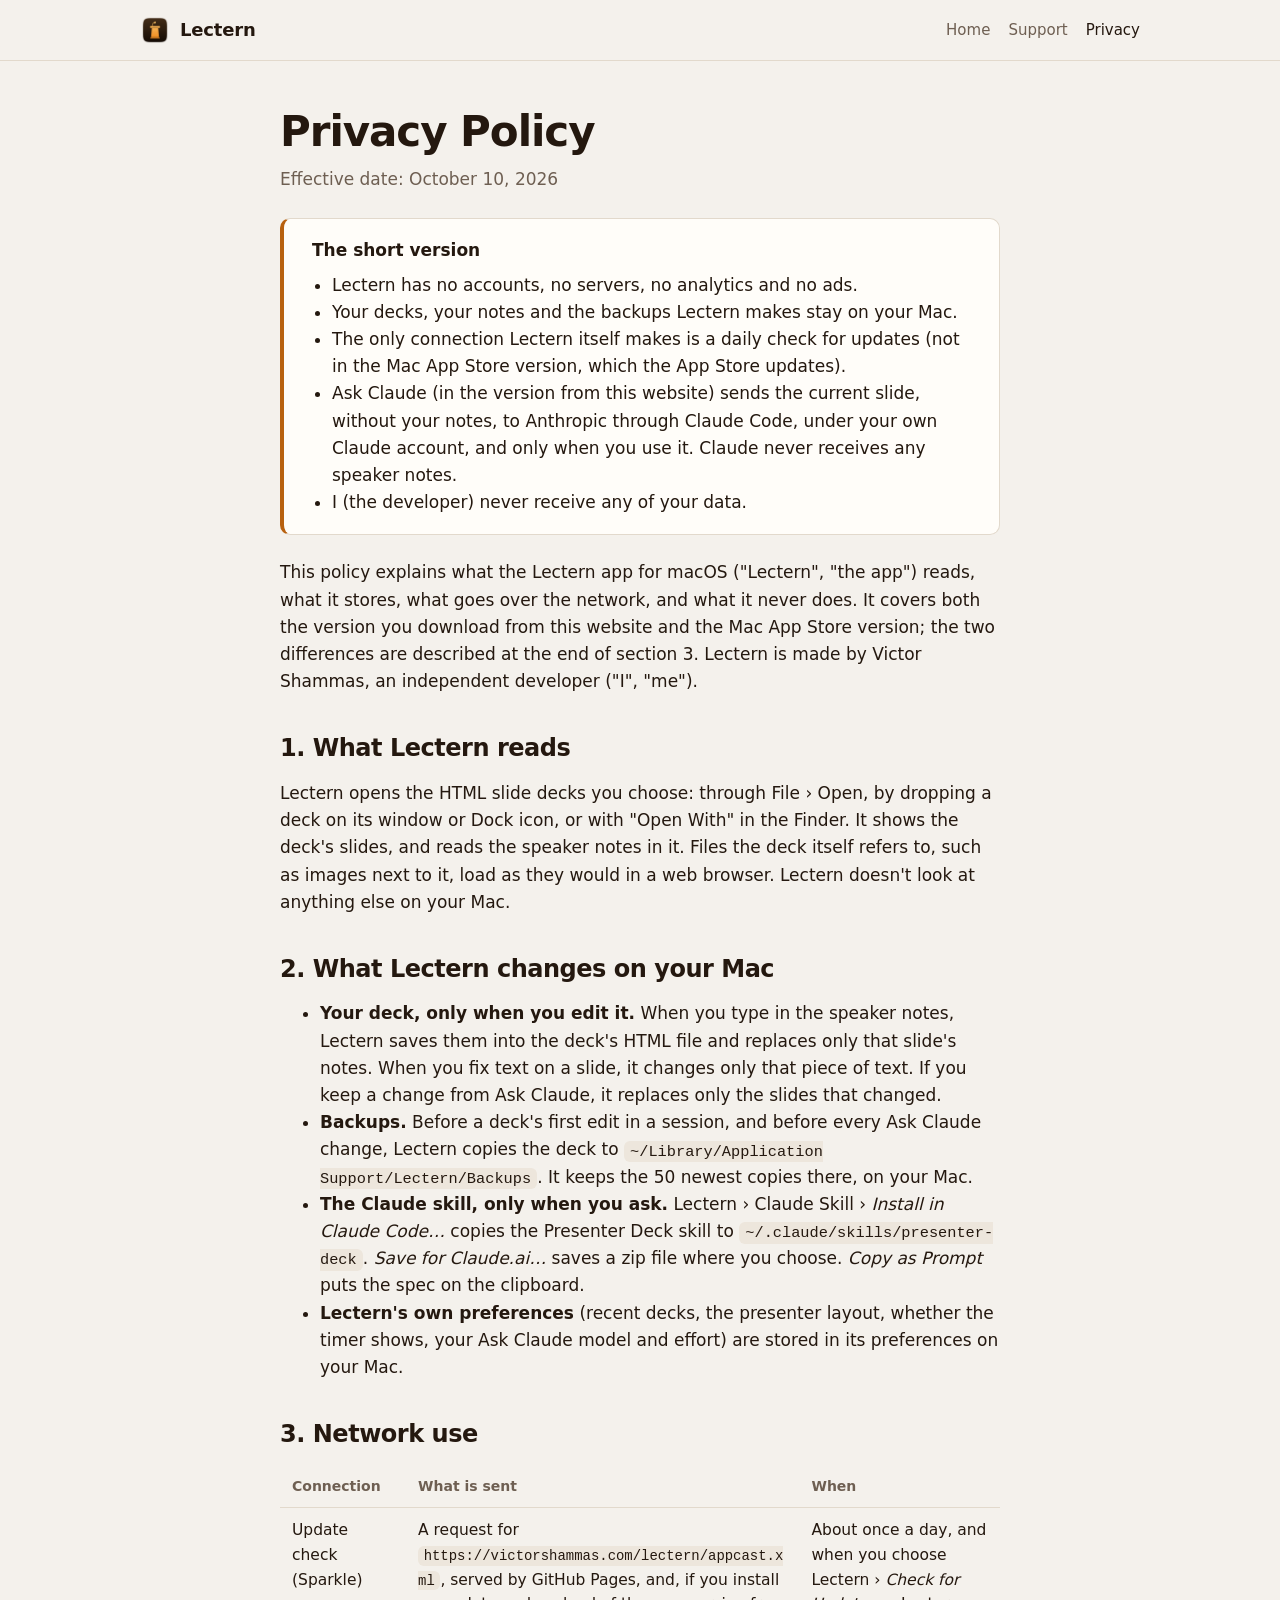
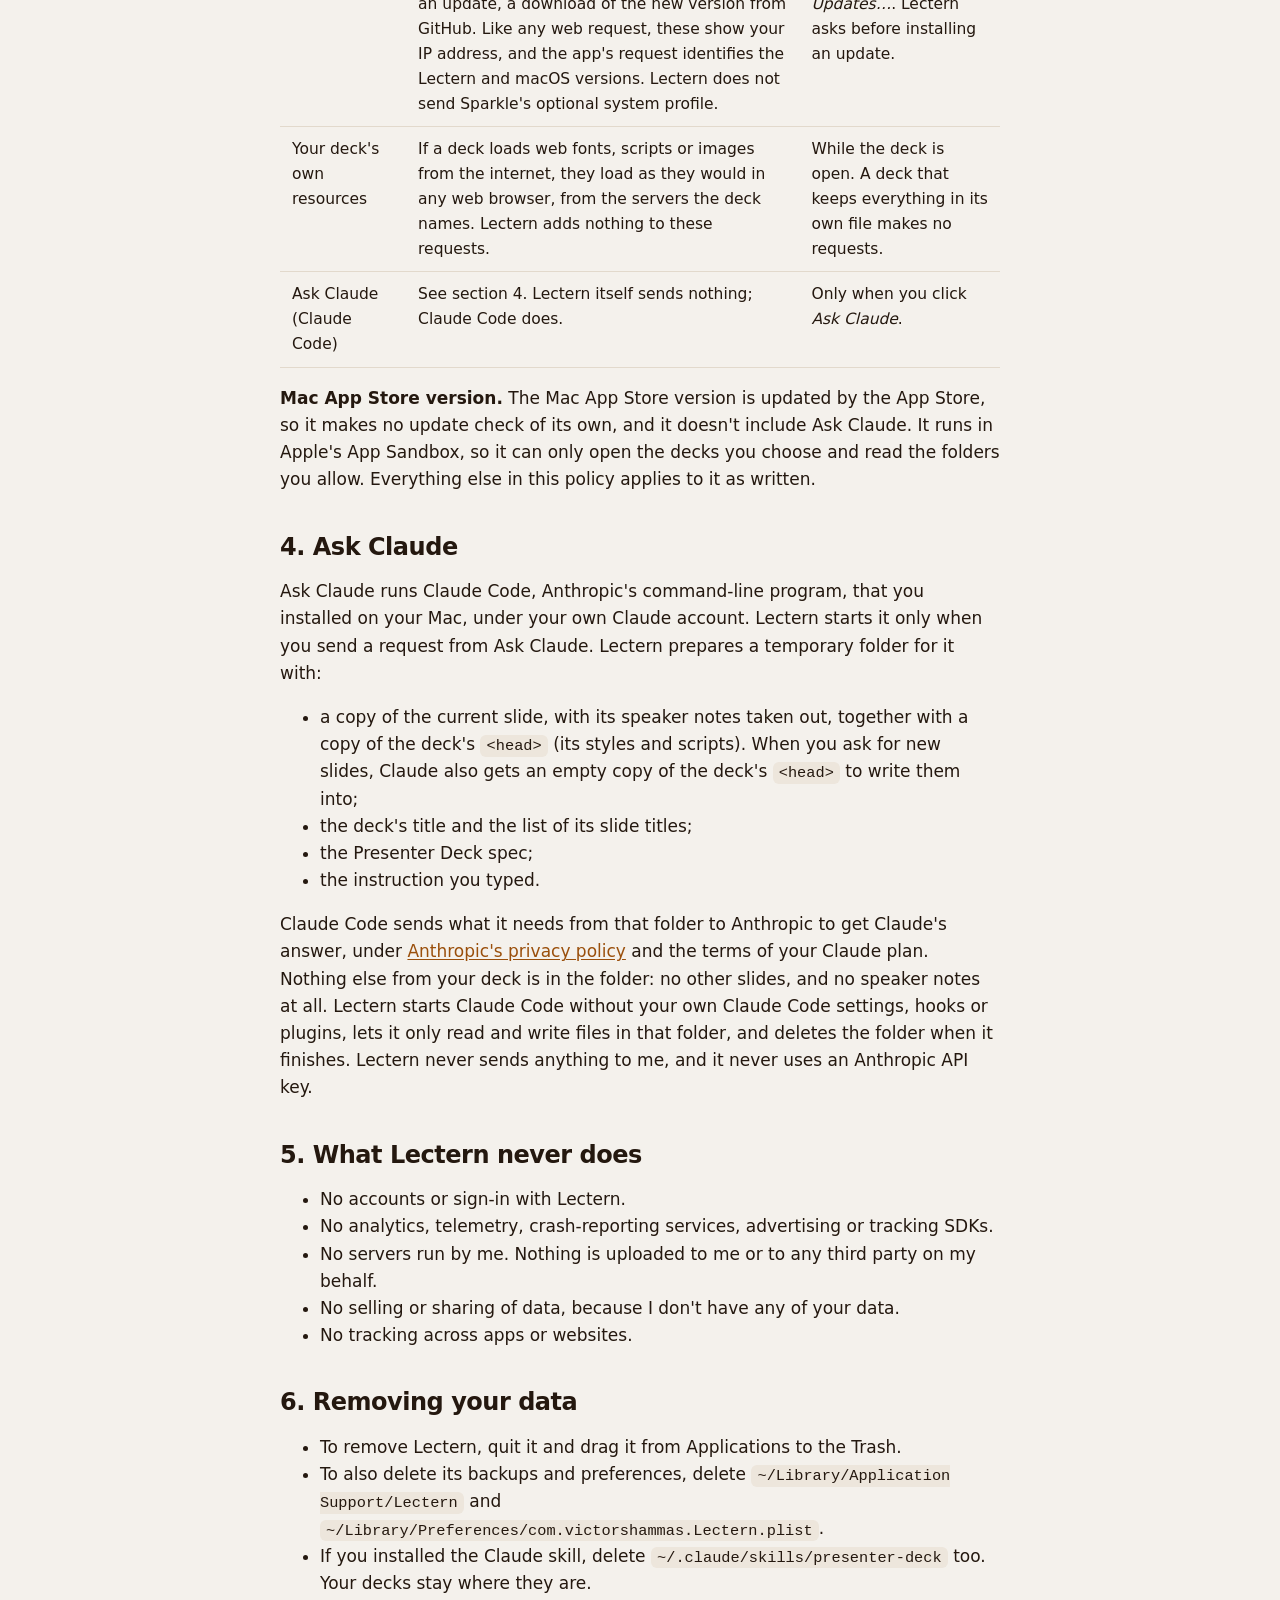
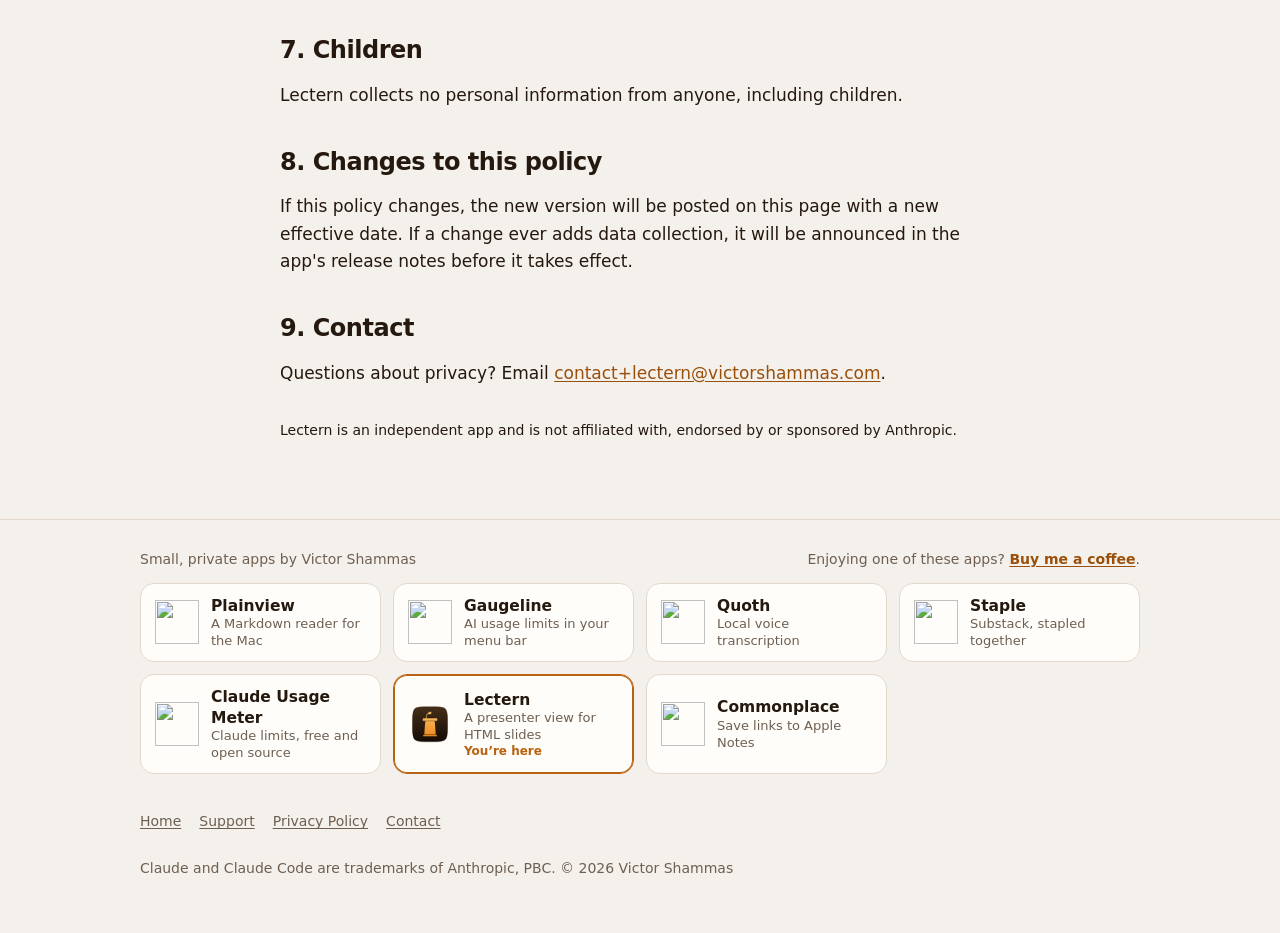
==== commit 6115227c: "App bar: add Commonplace; four across, then three Adds a Commonplace tile (victorshammas.com/commonp" ====
--- a/docs/privacy.html
+++ b/docs/privacy.html
@@ -121,6 +121,7 @@
       <a class="app-tile" href="https://victorshammas.com/staple/"><img src="https://victorshammas.com/staple/icon.png" alt="" width="44" height="44"><span><strong>Staple</strong><small>Substack, stapled together</small></span></a>
       <a class="app-tile" href="https://victorshammas.com/claude-usage-meter/"><img src="https://victorshammas.com/claude-usage-meter/icon.png" alt="" width="44" height="44"><span><strong>Claude Usage Meter</strong><small>Claude limits, free and open source</small></span></a>
       <a class="app-tile current" aria-current="page" href="https://victorshammas.com/lectern/"><img src="icon.png" alt="" width="44" height="44"><span><strong>Lectern</strong><small>A presenter view for HTML slides</small><em>You’re here</em></span></a>
+      <a class="app-tile" href="https://victorshammas.com/commonplace/"><img src="https://victorshammas.com/commonplace/icon.png" alt="" width="44" height="44"><span><strong>Commonplace</strong><small>Save links to Apple Notes</small></span></a>
     </div>
   </div>
 </section>
--- a/docs/style.css
+++ b/docs/style.css
@@ -191,7 +191,7 @@
   .lede { font-size: 18px; }
 }
 
-/* App bar: the family of apps, shared by every site (Plainview, Gaugeline, Quoth, Staple, Claude Usage Meter, Lectern). */
+/* App bar: the family of apps, shared by every site (Plainview, Gaugeline, Quoth, Staple, Claude Usage Meter, Lectern, Commonplace). */
 .app-bar { border-top: 1px solid var(--line); margin-top: 40px; padding: 28px 0 8px; }
 .app-bar + footer { margin-top: 0; border-top: 0; }
 .app-bar-title { color: var(--muted); font-size: 14px; margin: 0 0 12px; }
@@ -200,7 +200,7 @@
 .app-bar-title a { color: inherit; text-decoration: none; }
 .app-bar-title a:hover { color: var(--text); text-decoration: underline; }
 .app-bar-coffee a { color: var(--link); font-weight: 600; }
-.app-tiles { display: grid; grid-template-columns: repeat(6, 1fr); gap: 12px; }
+.app-tiles { display: grid; grid-template-columns: repeat(4, 1fr); gap: 12px; }
 .app-tile { display: flex; align-items: center; gap: 12px; padding: 12px 14px; border: 1px solid var(--line); border-radius: var(--radius); background: var(--surface); color: var(--text); text-decoration: none; }
 .app-tile:hover { border-color: var(--accent); }
 .app-tile img { width: 44px; height: 44px; flex: none; }
@@ -209,10 +209,7 @@
 .app-tile small { color: var(--muted); font-size: 13px; }
 .app-tile em { color: var(--accent); font-size: 12px; font-style: normal; font-weight: 600; }
 .app-tile.current { box-shadow: inset 0 0 0 1px var(--accent); border-color: var(--accent); }
-/* Six across: stack icon over text so the names fit. */
-@media (min-width: 1001px) {
-  .app-tile { flex-direction: column; align-items: flex-start; gap: 10px; padding: 16px; }
-}
+/* Seven apps: four across, then three; icon beside the text. */
 @media (max-width: 1000px) { .app-tiles { grid-template-columns: repeat(3, 1fr); } }
 @media (max-width: 760px) { .app-tiles { grid-template-columns: 1fr 1fr; } }
 @media (max-width: 560px) { .app-tiles { grid-template-columns: 1fr; } }
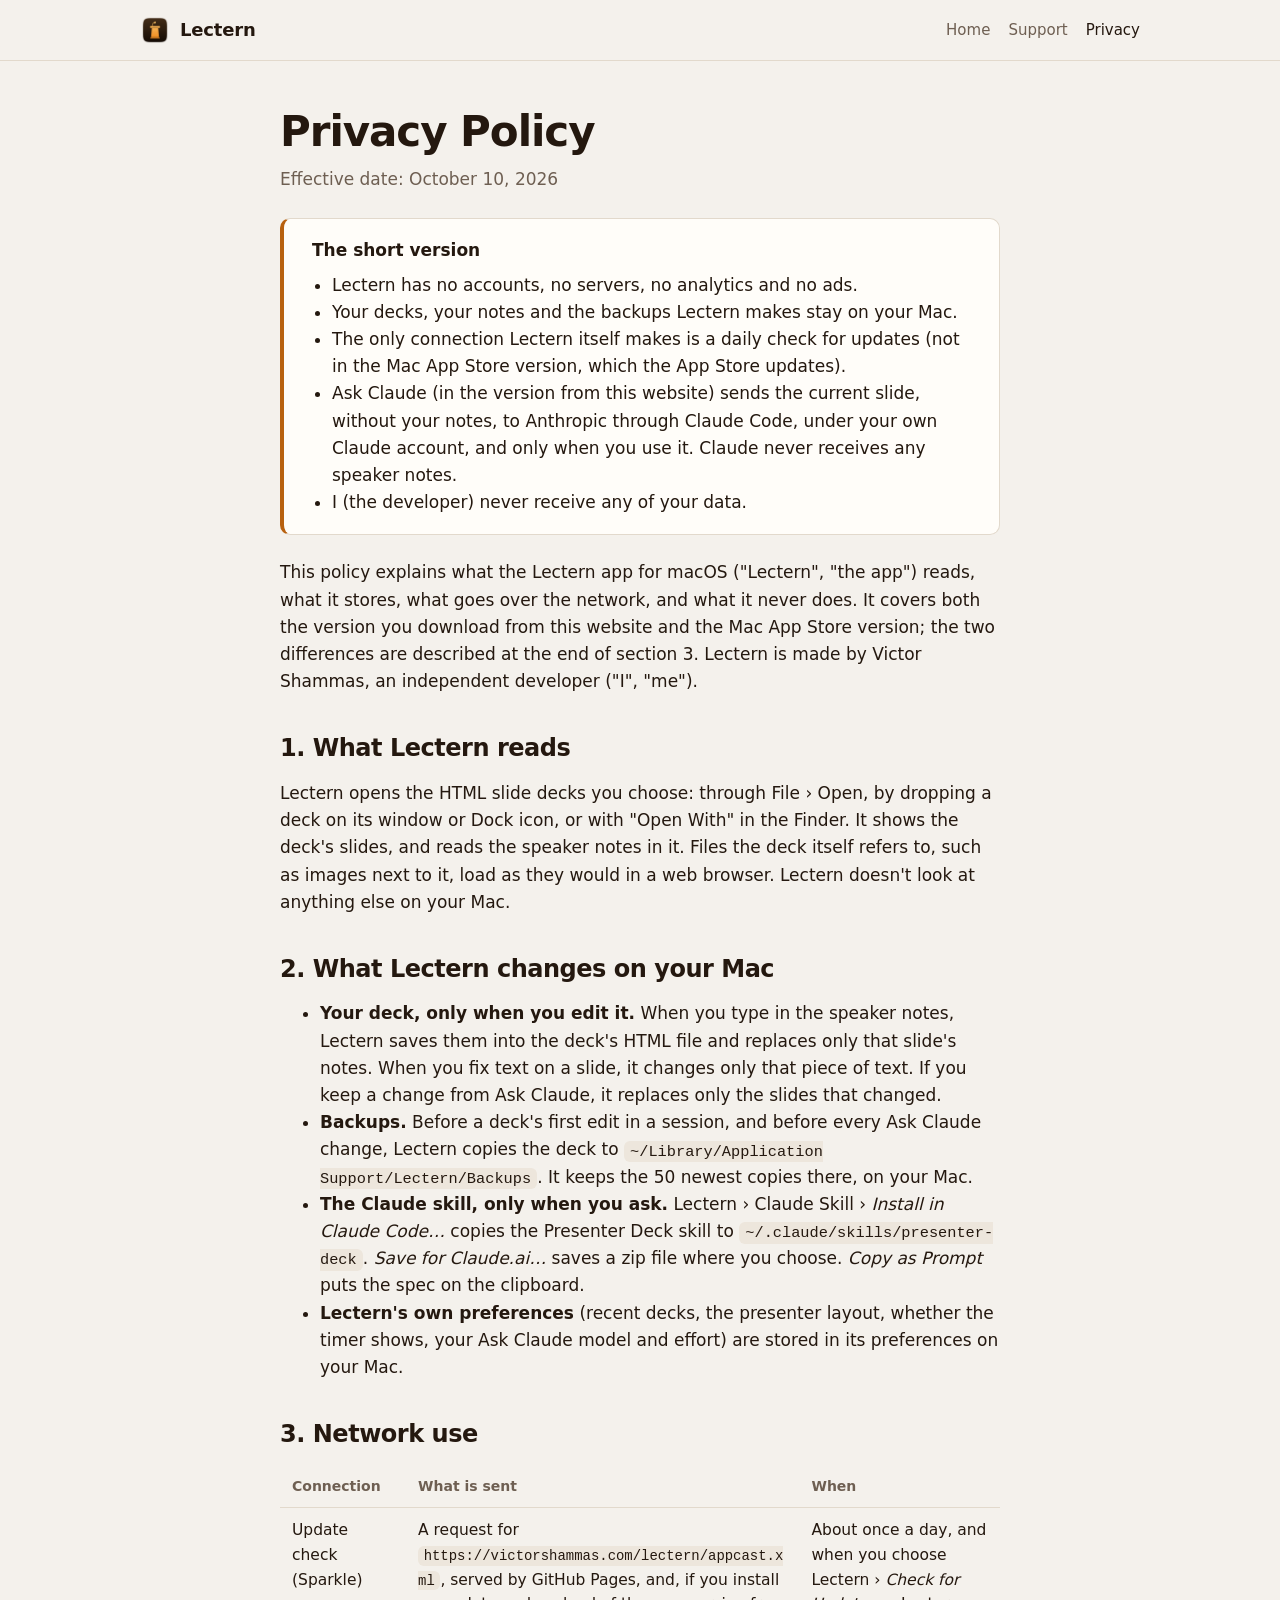
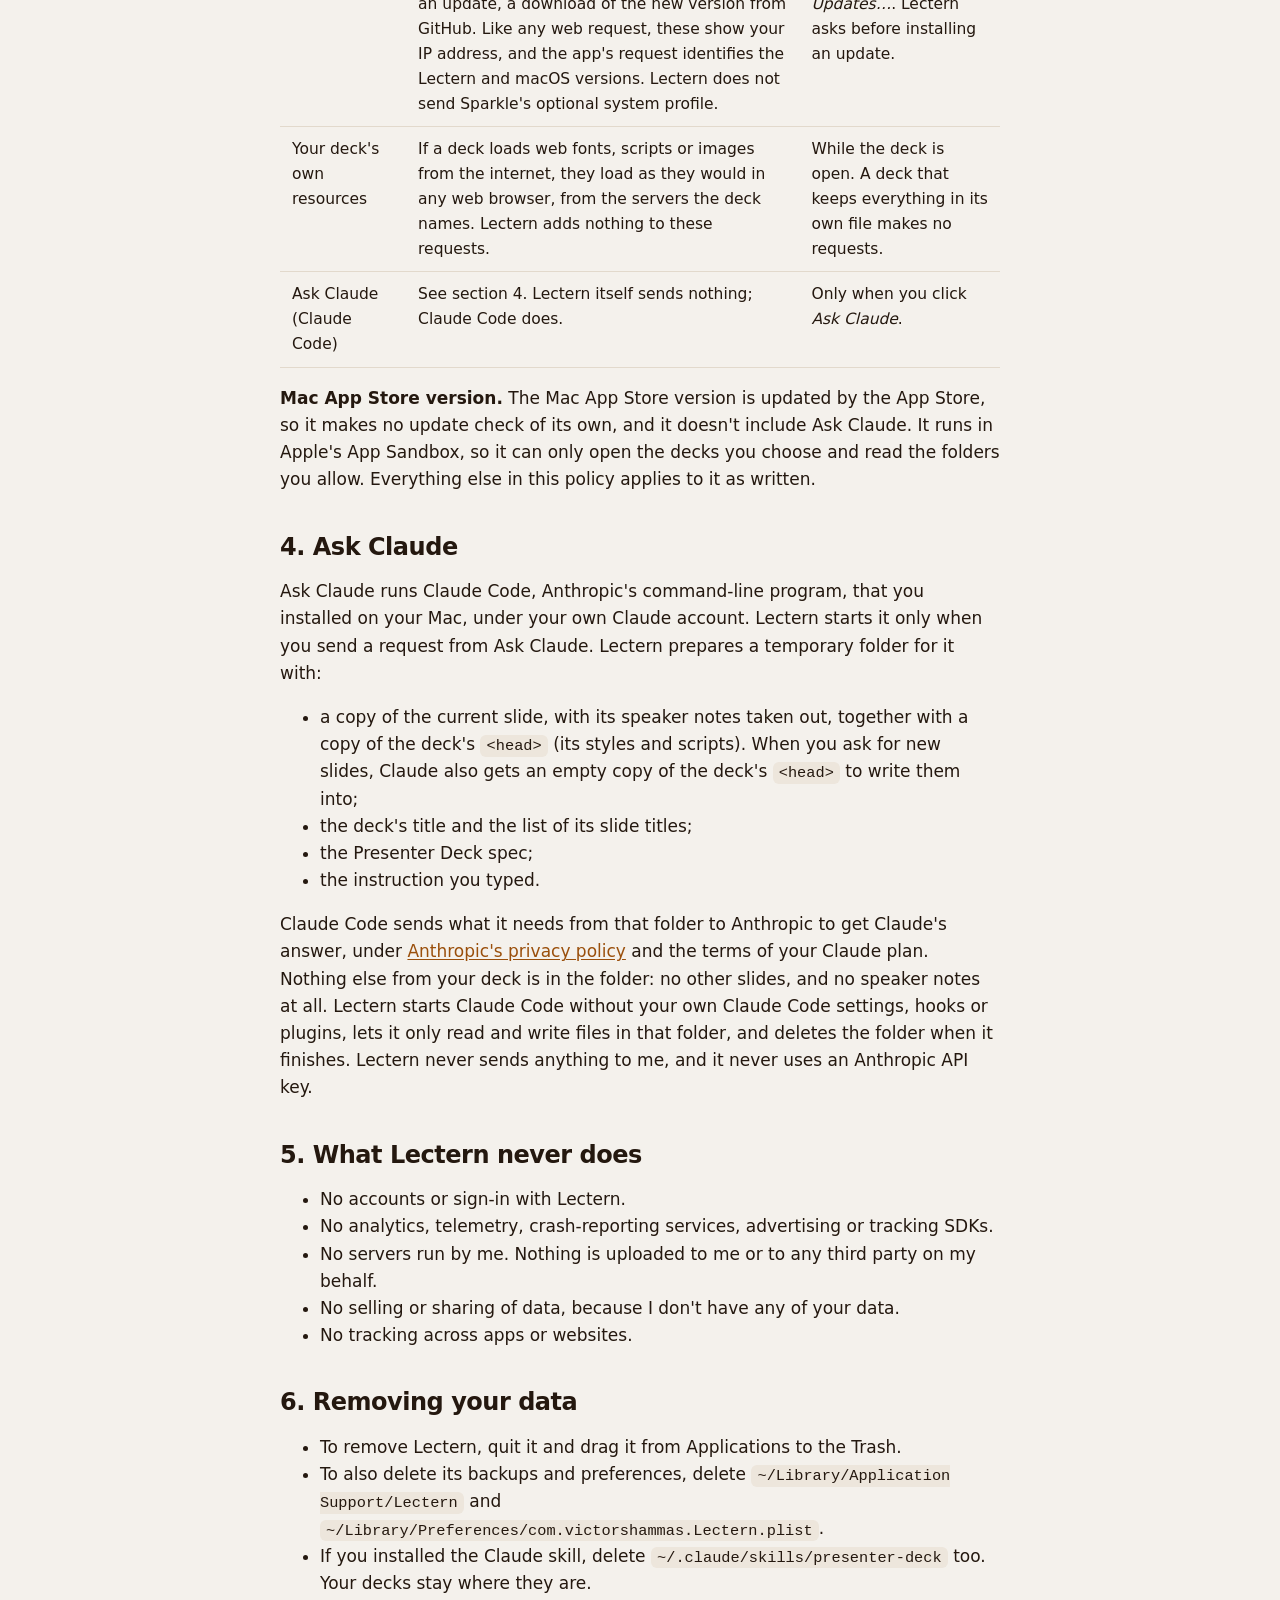
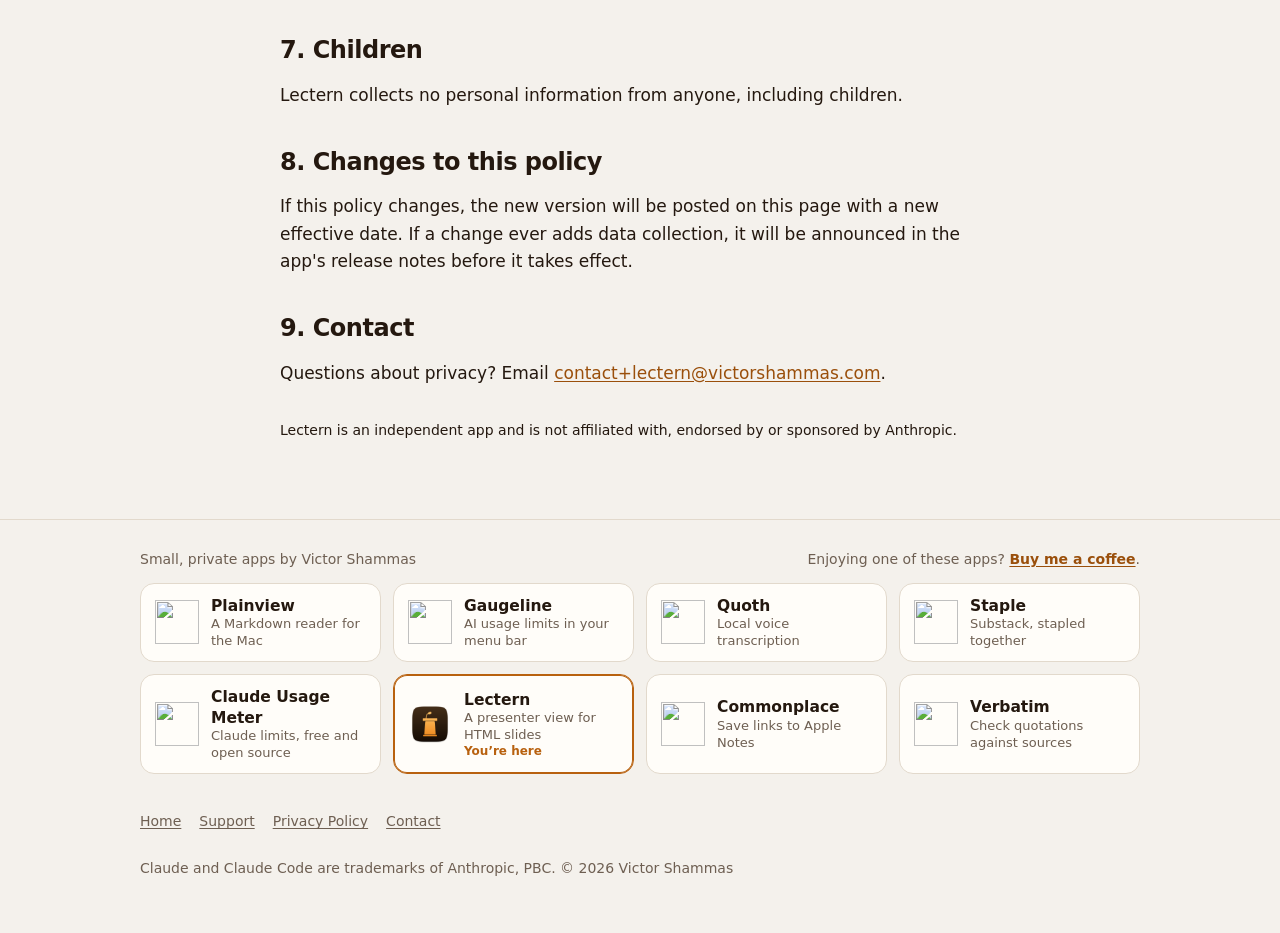
==== commit 7cd66f6d: "App bar: add Verbatim Co-Authored-By: Claude Opus 5.5 <noreply@anthropic.com> Claude-Session: https:" ====
--- a/docs/privacy.html
+++ b/docs/privacy.html
@@ -122,6 +122,7 @@
       <a class="app-tile" href="https://victorshammas.com/claude-usage-meter/"><img src="https://victorshammas.com/claude-usage-meter/icon.png" alt="" width="44" height="44"><span><strong>Claude Usage Meter</strong><small>Claude limits, free and open source</small></span></a>
       <a class="app-tile current" aria-current="page" href="https://victorshammas.com/lectern/"><img src="icon.png" alt="" width="44" height="44"><span><strong>Lectern</strong><small>A presenter view for HTML slides</small><em>You’re here</em></span></a>
       <a class="app-tile" href="https://victorshammas.com/commonplace/"><img src="https://victorshammas.com/commonplace/icon.png" alt="" width="44" height="44"><span><strong>Commonplace</strong><small>Save links to Apple Notes</small></span></a>
+      <a class="app-tile" href="https://victorshammas.com/verbatim/"><img src="https://victorshammas.com/verbatim/icon.png" alt="" width="44" height="44"><span><strong>Verbatim</strong><small>Check quotations against sources</small></span></a>
     </div>
   </div>
 </section>
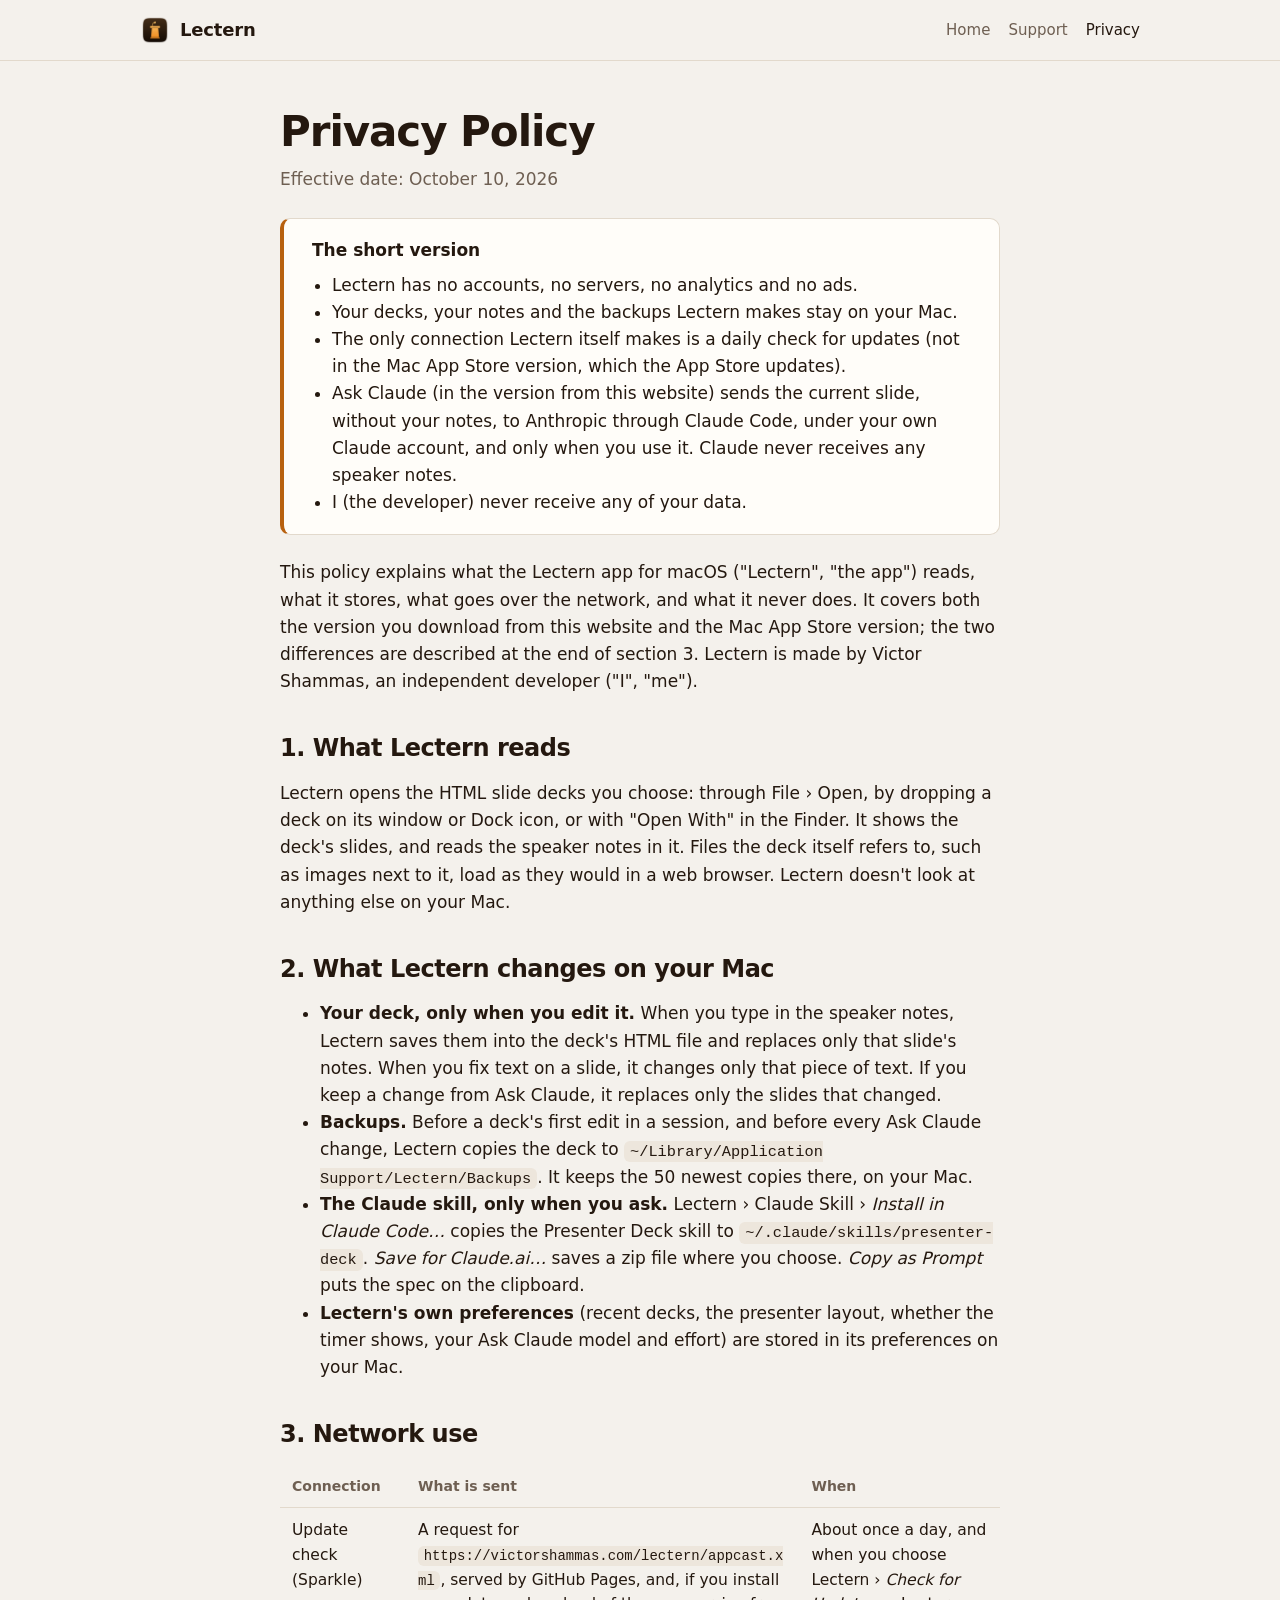
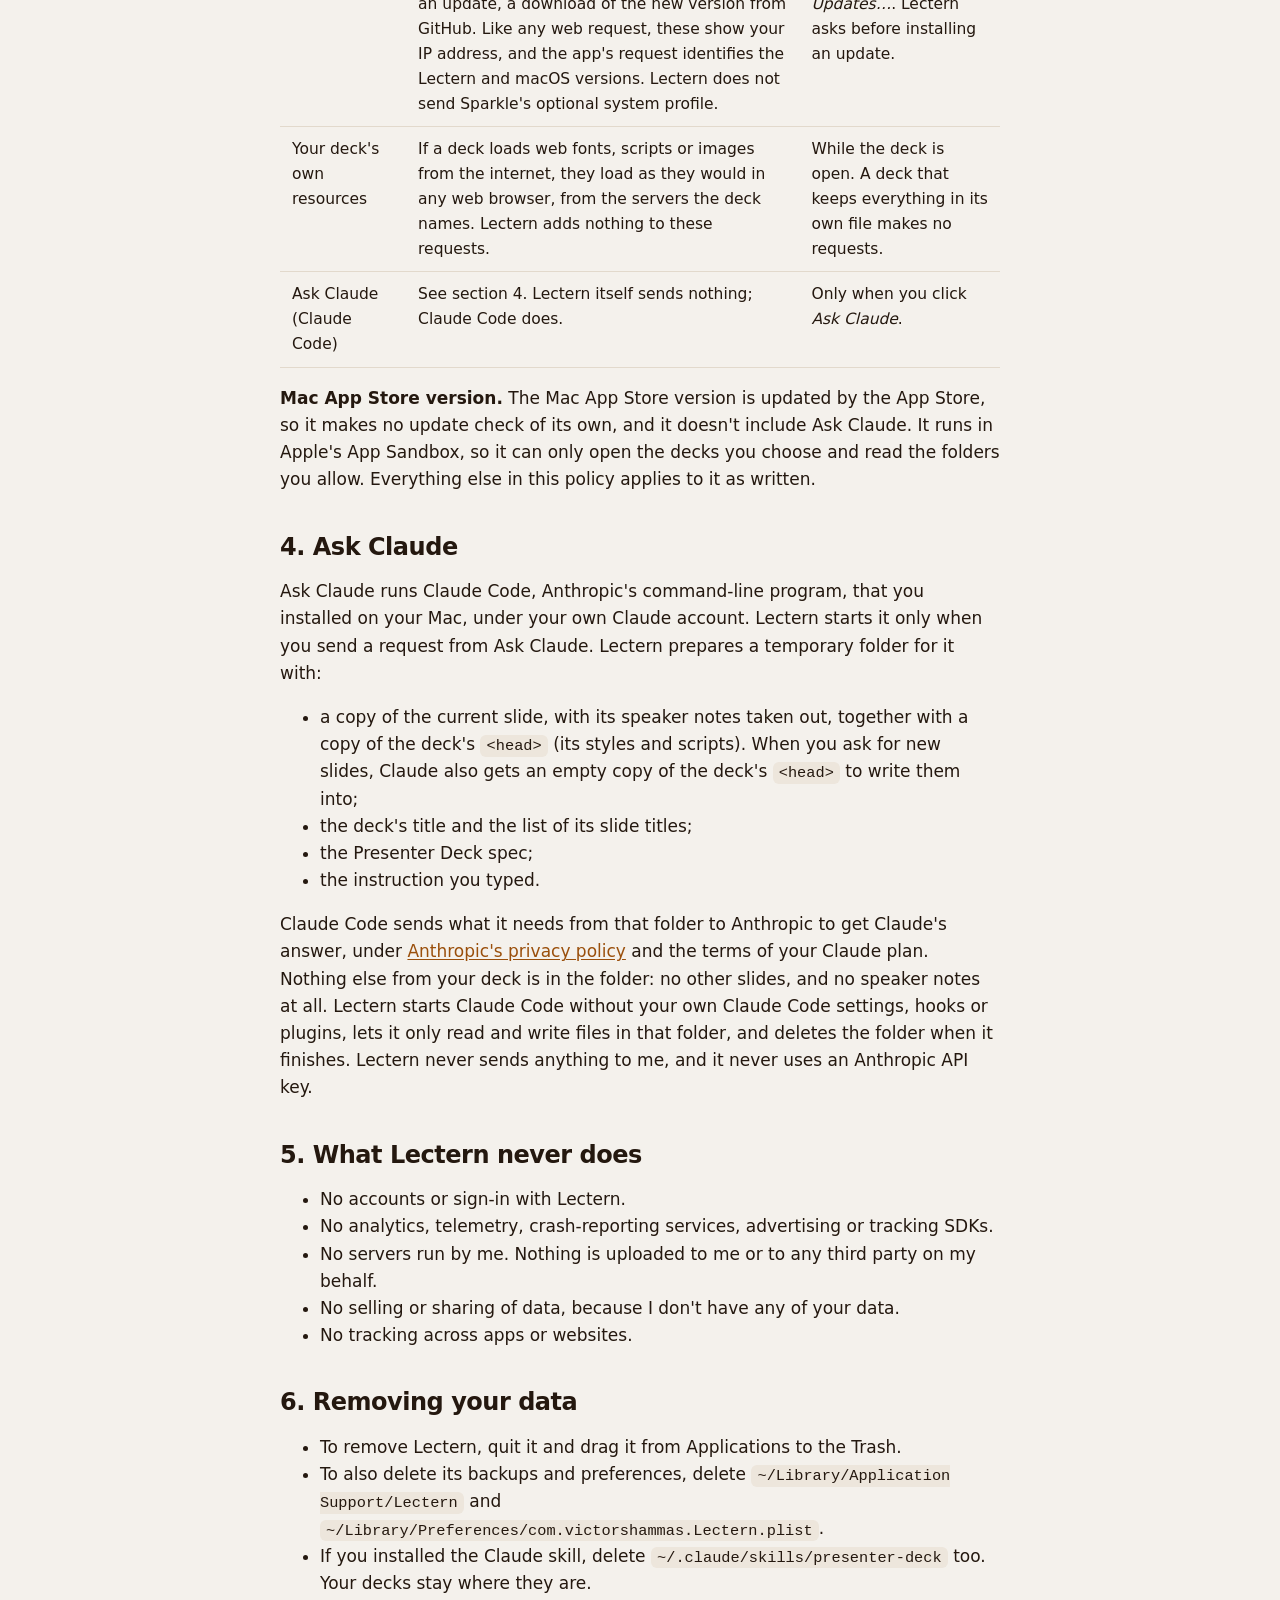
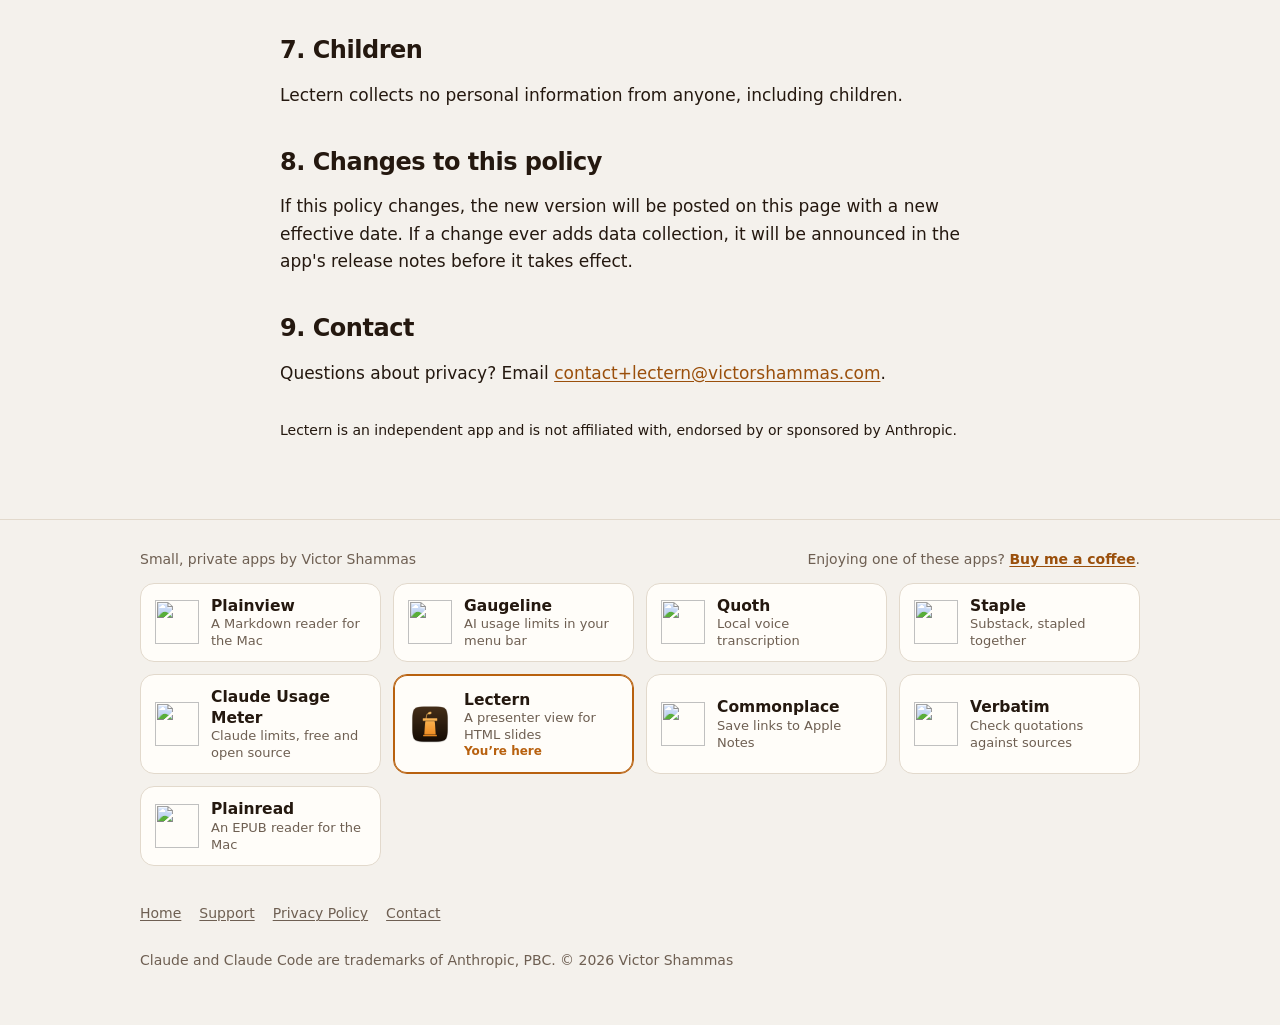
==== commit 7919a9ba: "App bar: add Plainread Plainread, an EPUB reader for the Mac (coming soon), joins the row of apps at" ====
--- a/docs/privacy.html
+++ b/docs/privacy.html
@@ -123,6 +123,7 @@
       <a class="app-tile current" aria-current="page" href="https://victorshammas.com/lectern/"><img src="icon.png" alt="" width="44" height="44"><span><strong>Lectern</strong><small>A presenter view for HTML slides</small><em>You’re here</em></span></a>
       <a class="app-tile" href="https://victorshammas.com/commonplace/"><img src="https://victorshammas.com/commonplace/icon.png" alt="" width="44" height="44"><span><strong>Commonplace</strong><small>Save links to Apple Notes</small></span></a>
       <a class="app-tile" href="https://victorshammas.com/verbatim/"><img src="https://victorshammas.com/verbatim/icon.png" alt="" width="44" height="44"><span><strong>Verbatim</strong><small>Check quotations against sources</small></span></a>
+      <a class="app-tile" href="https://victorshammas.com/plainread/"><img src="https://victorshammas.com/plainread/icon.png" alt="" width="44" height="44"><span><strong>Plainread</strong><small>An EPUB reader for the Mac</small></span></a>
     </div>
   </div>
 </section>
--- a/docs/style.css
+++ b/docs/style.css
@@ -93,6 +93,8 @@
 }
 .btn:hover { opacity: .9; }
 .btn small { font-weight: 500; opacity: .75; }
+.btn-soon { background: transparent; color: var(--text); border: 1px solid var(--line); cursor: default; }
+.btn-soon:hover { opacity: 1; }
 .fineprint { color: var(--muted); font-size: 14px; }
 
 /* Presenter view mock (pure CSS, sample deck): the laptop screen during a show. */
